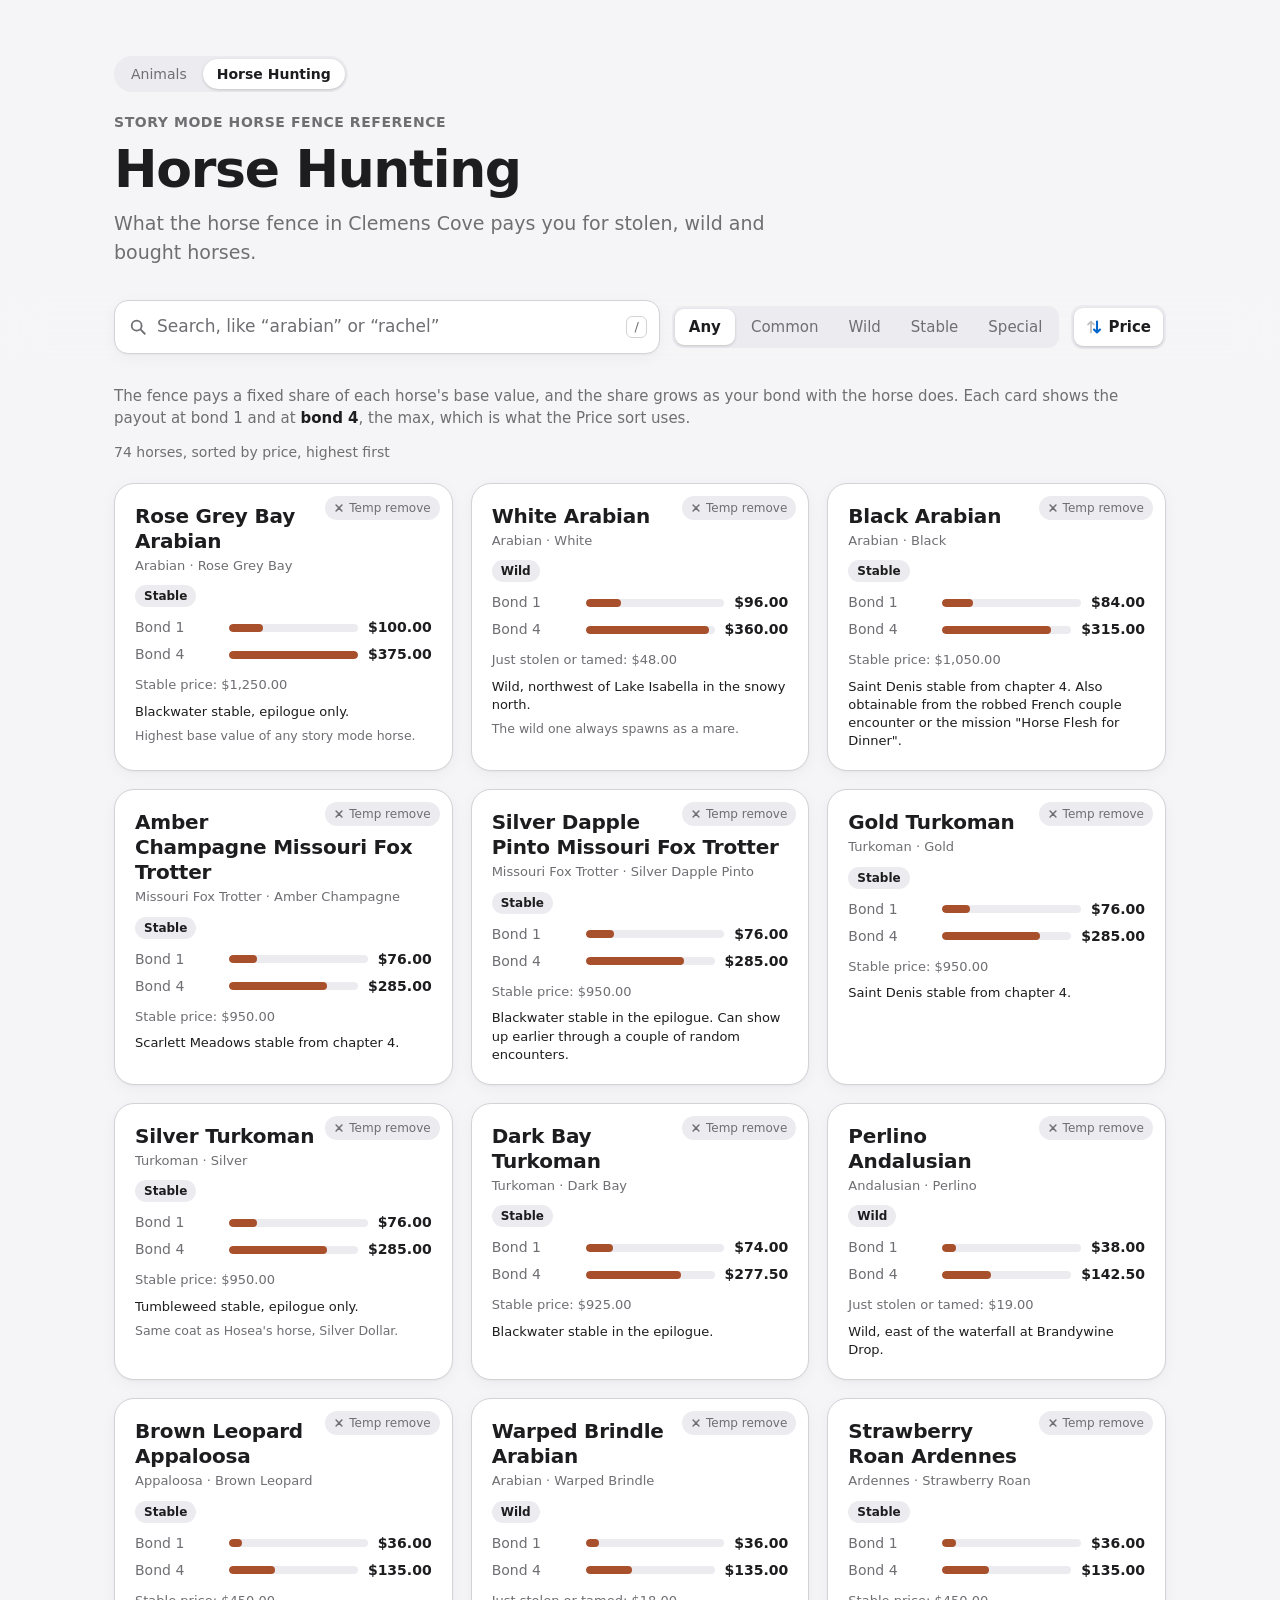
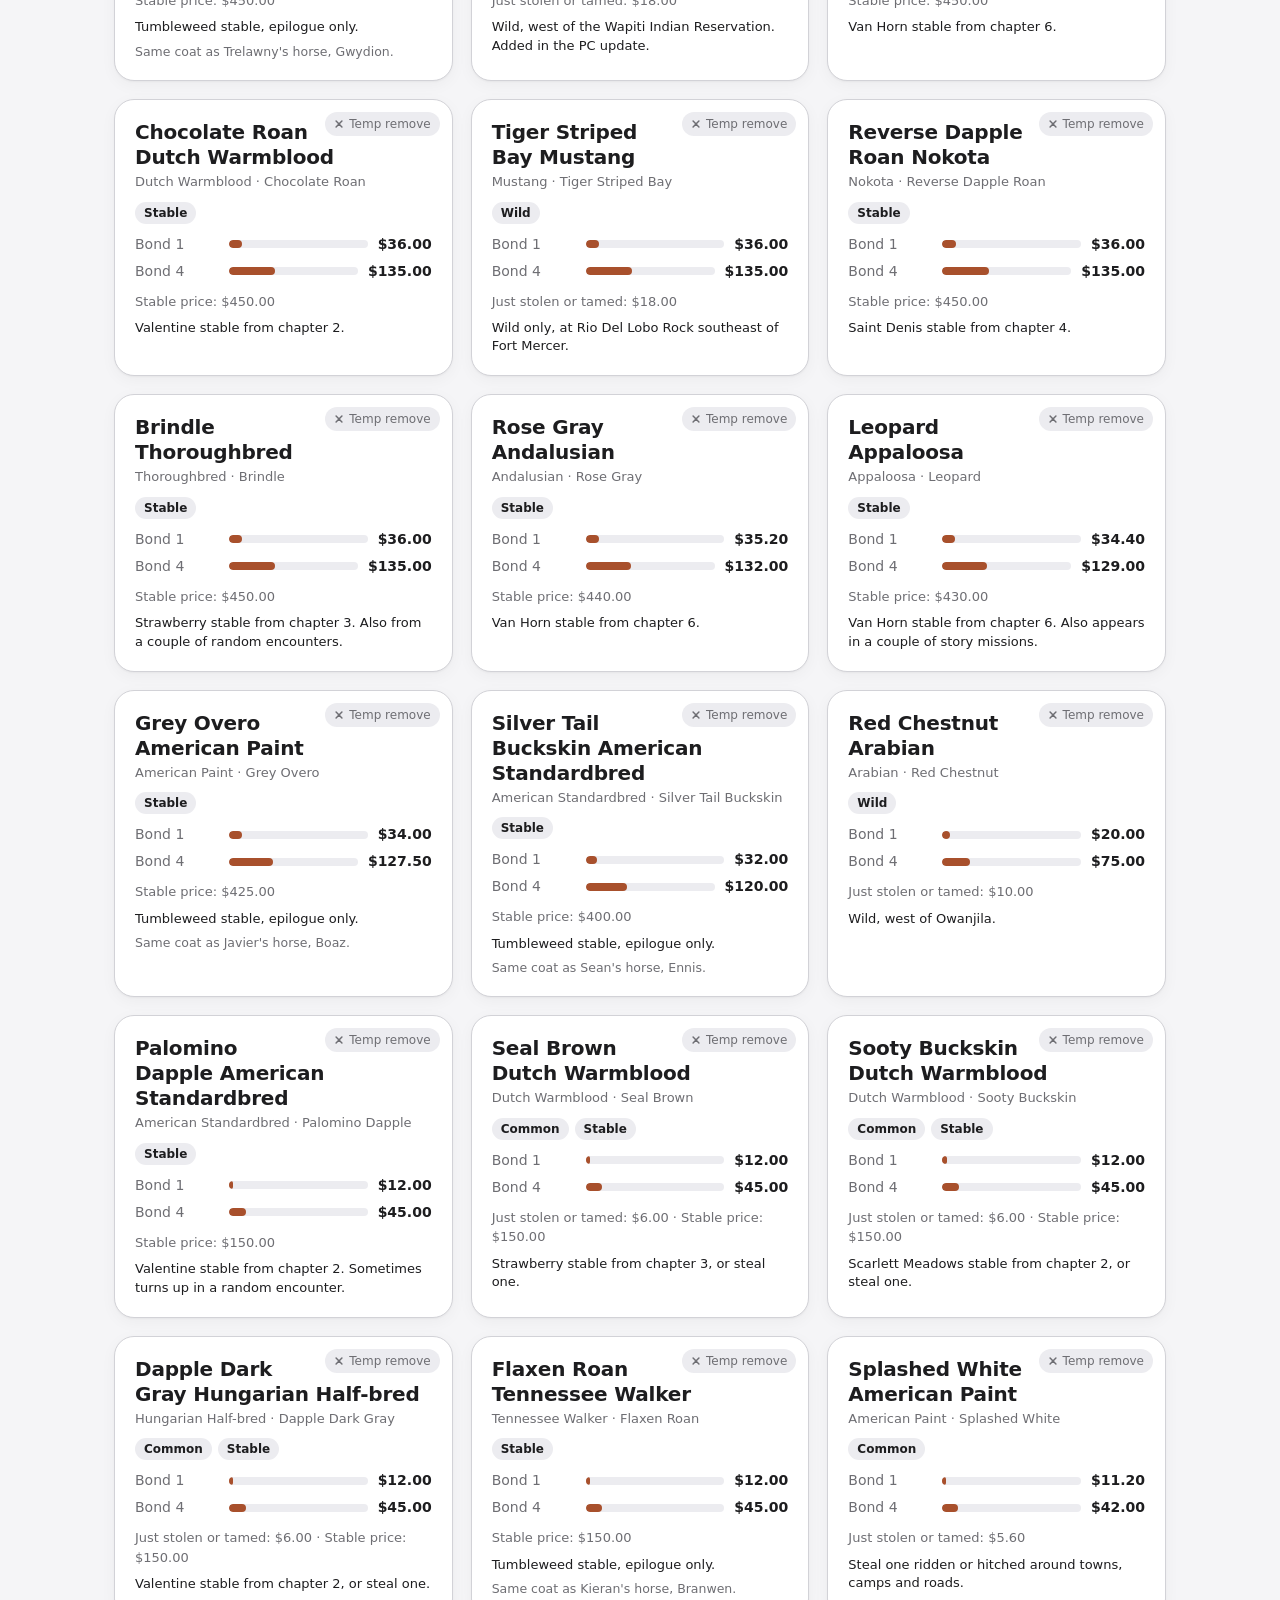
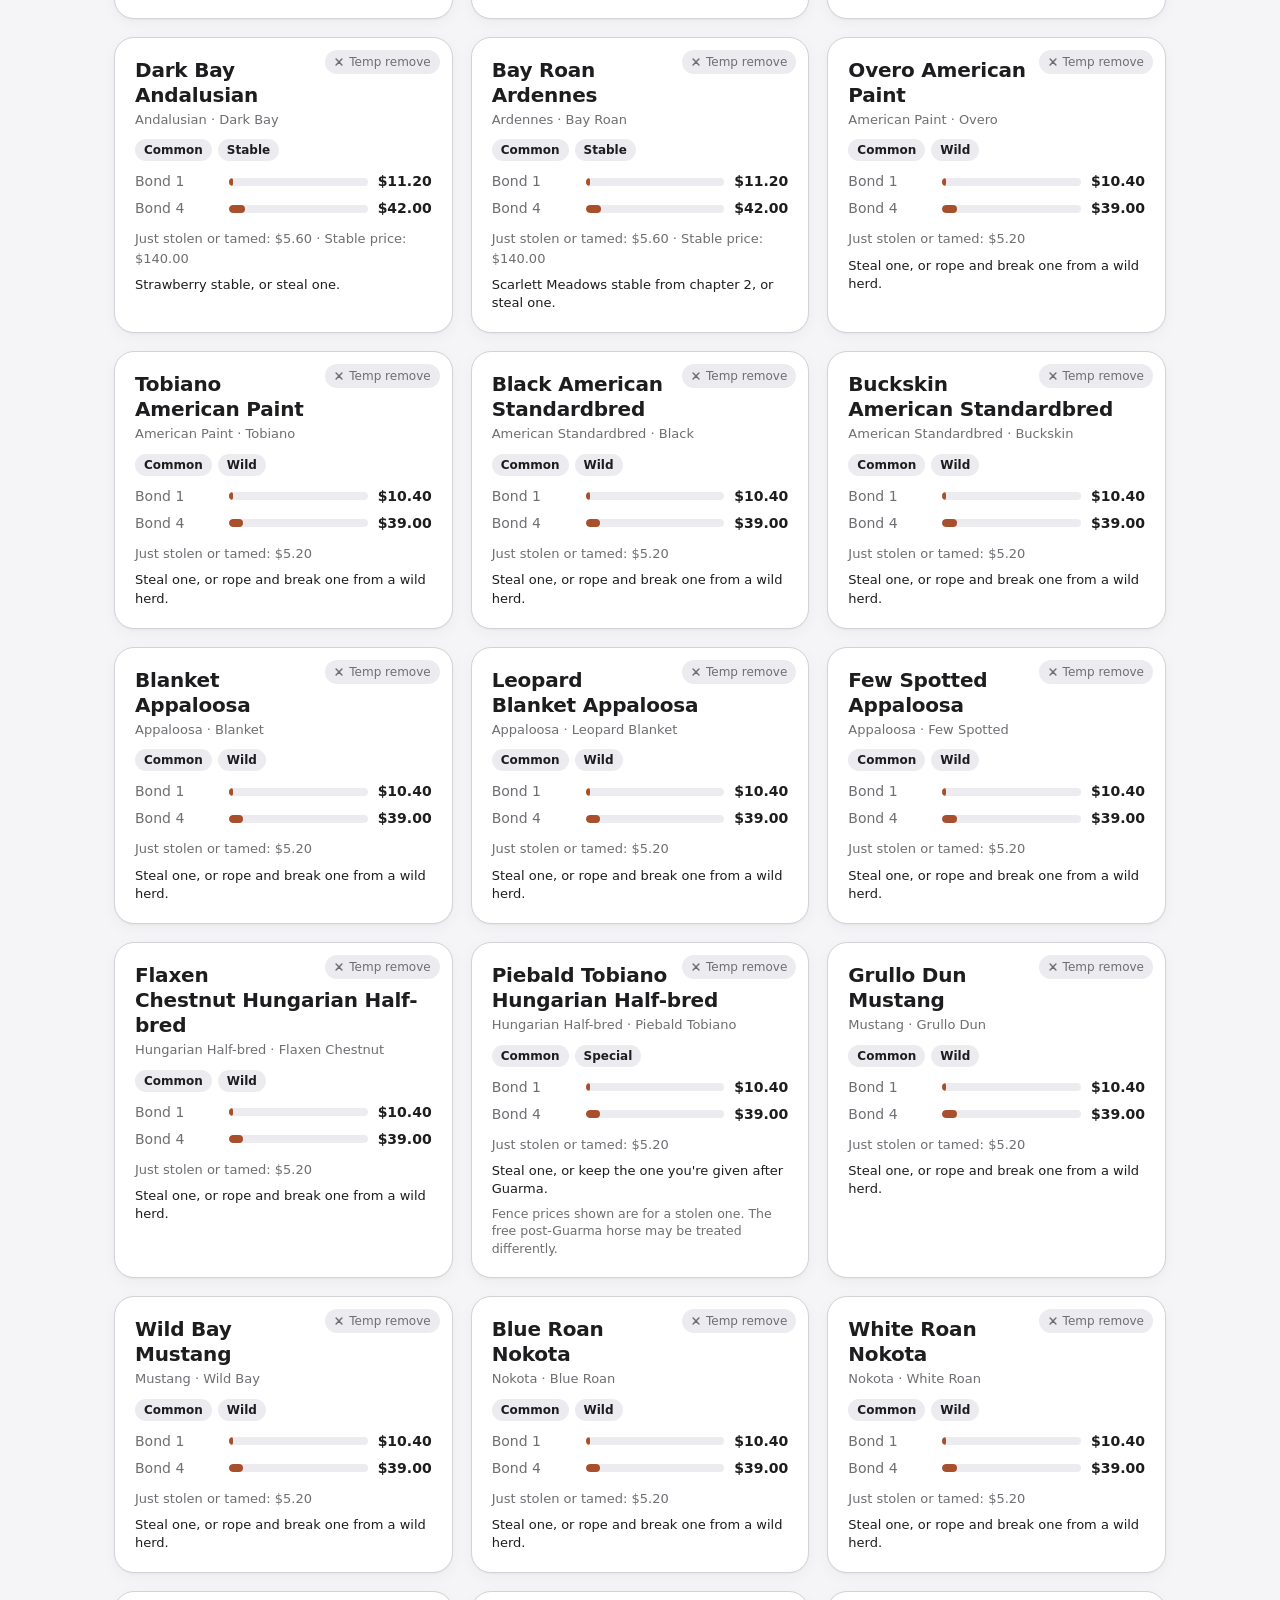
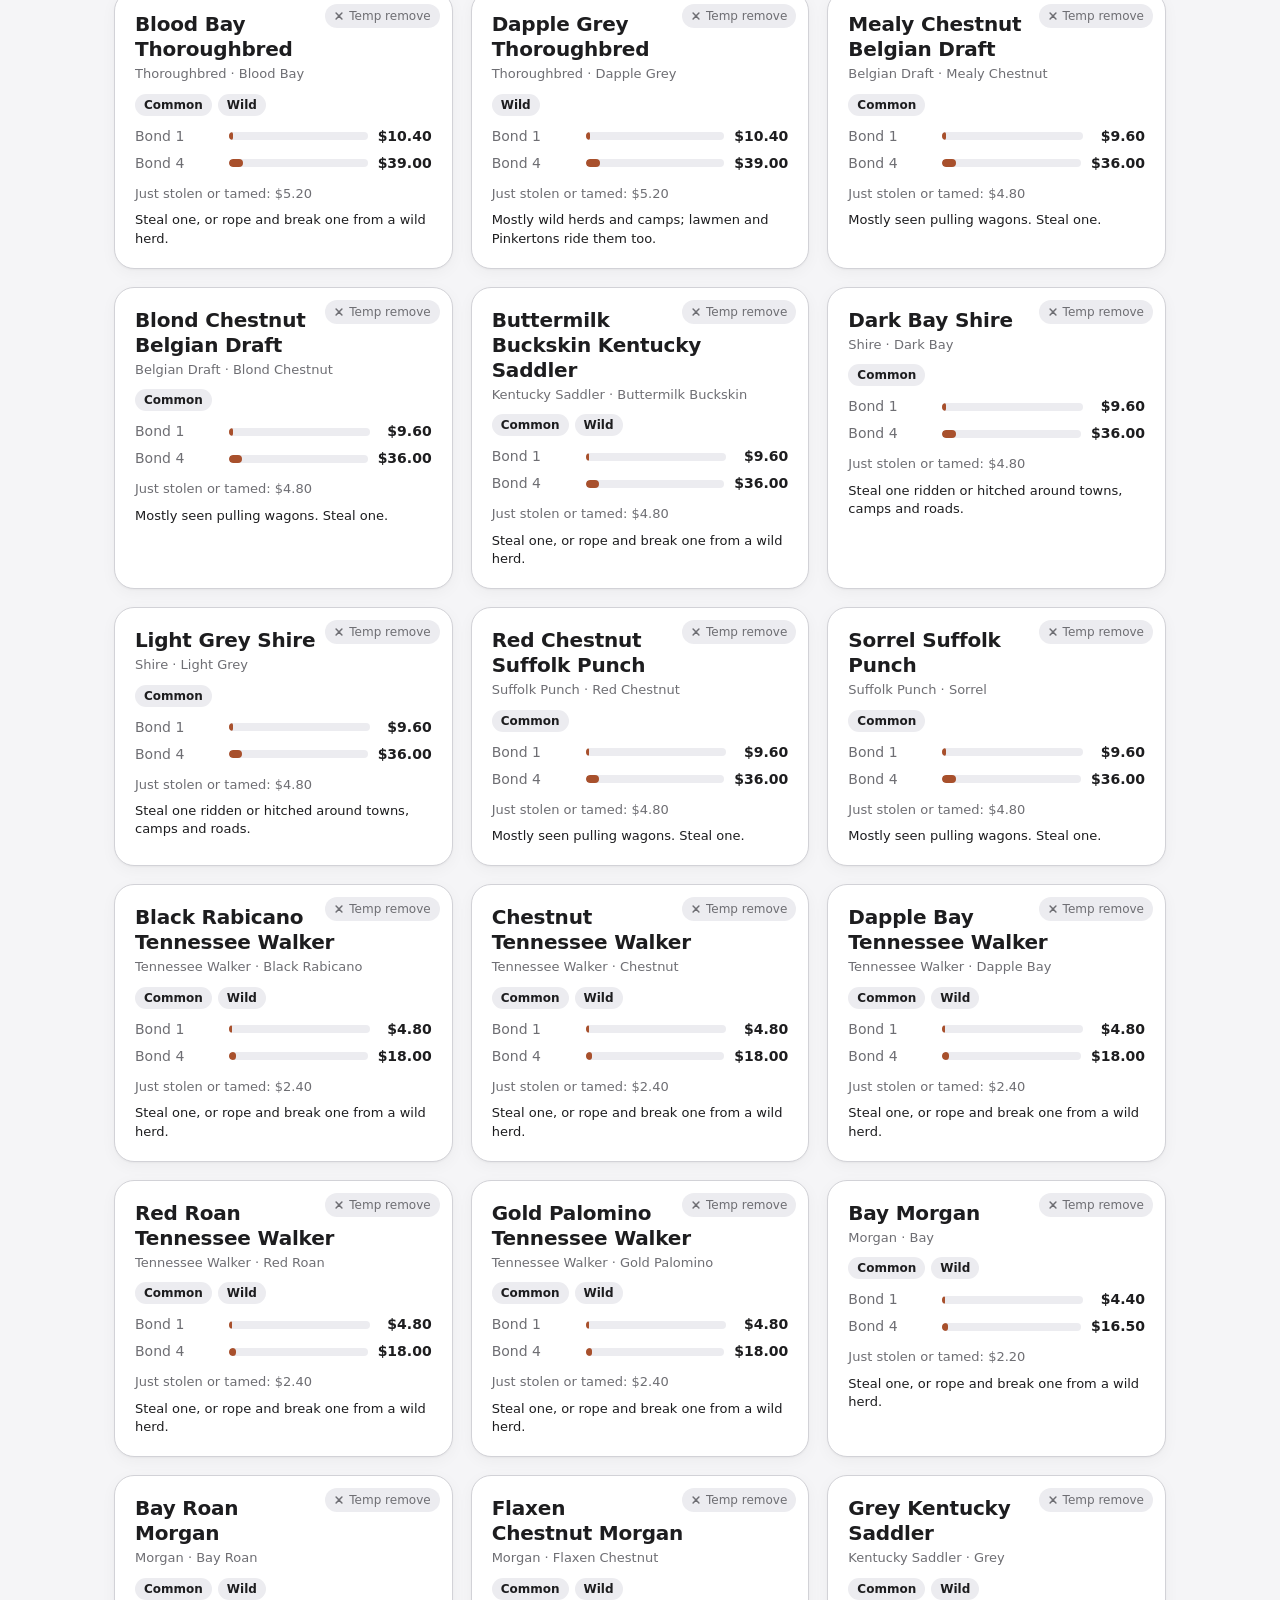
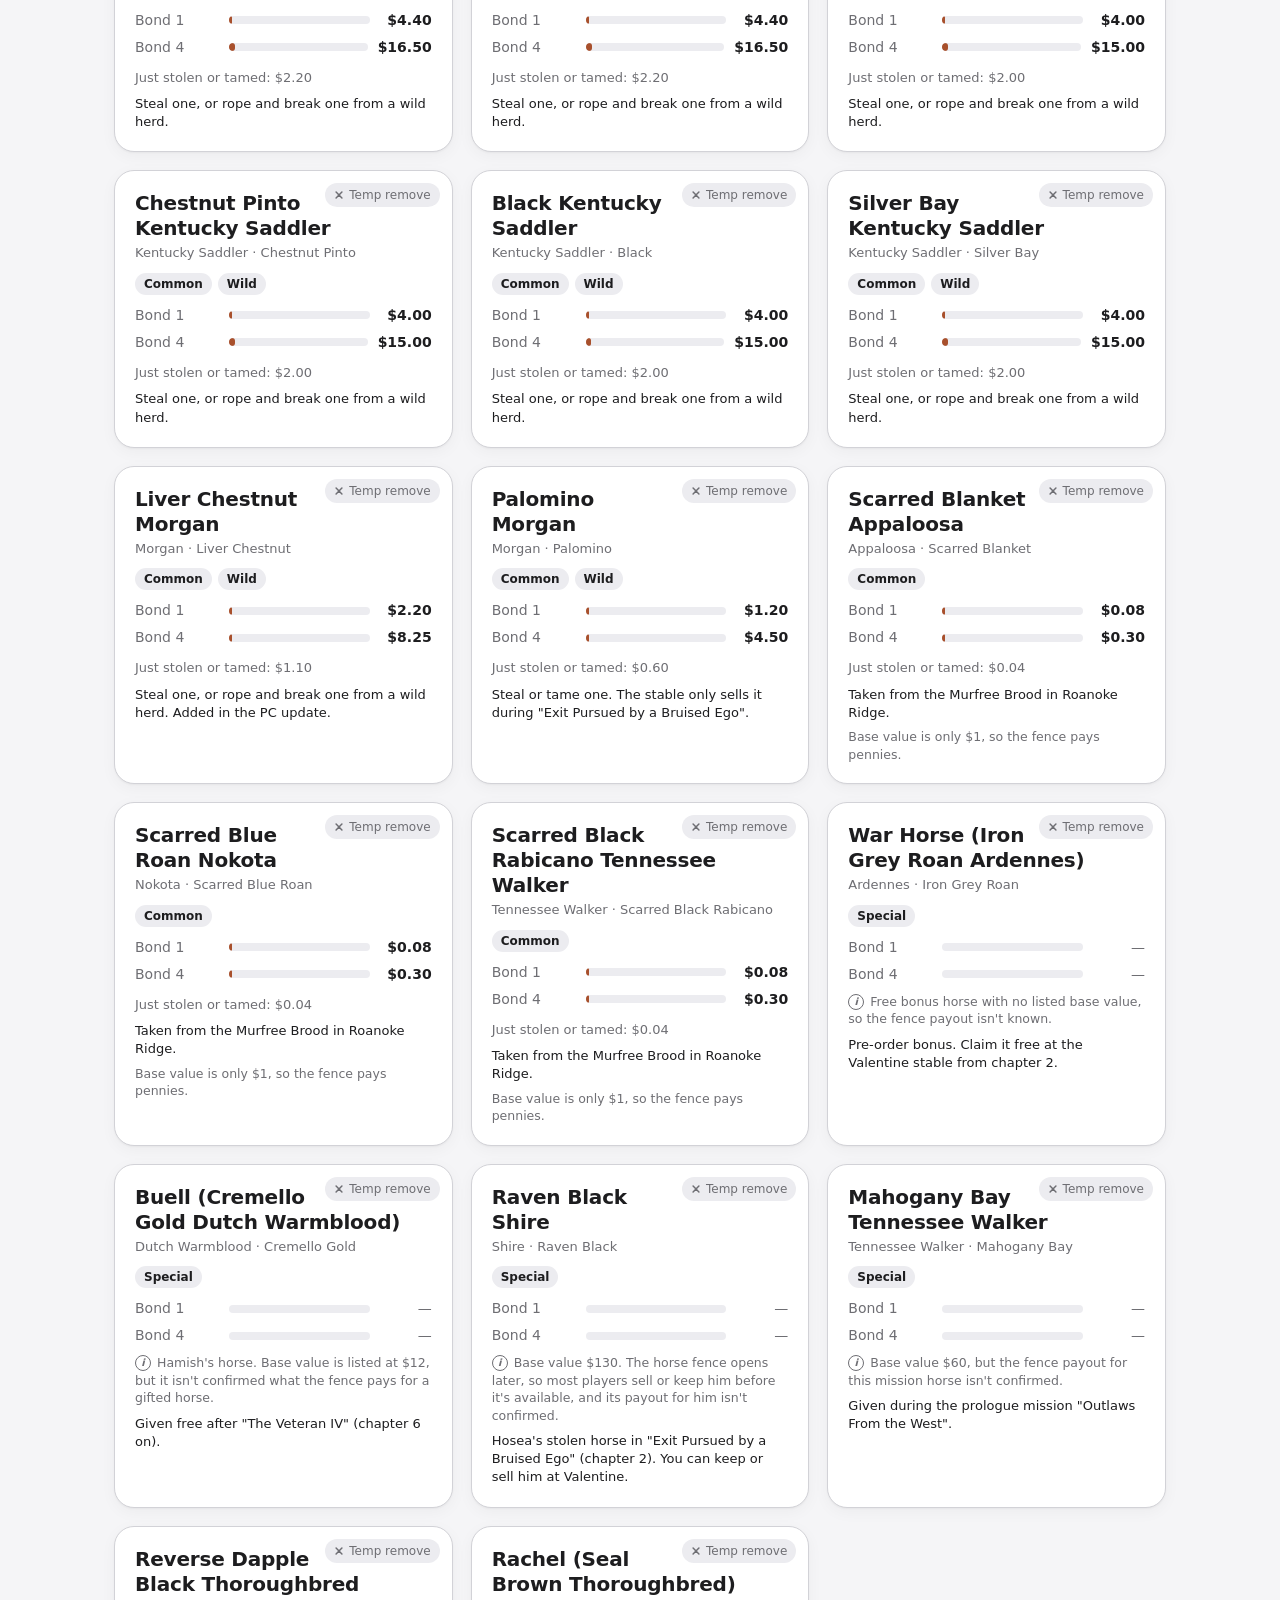
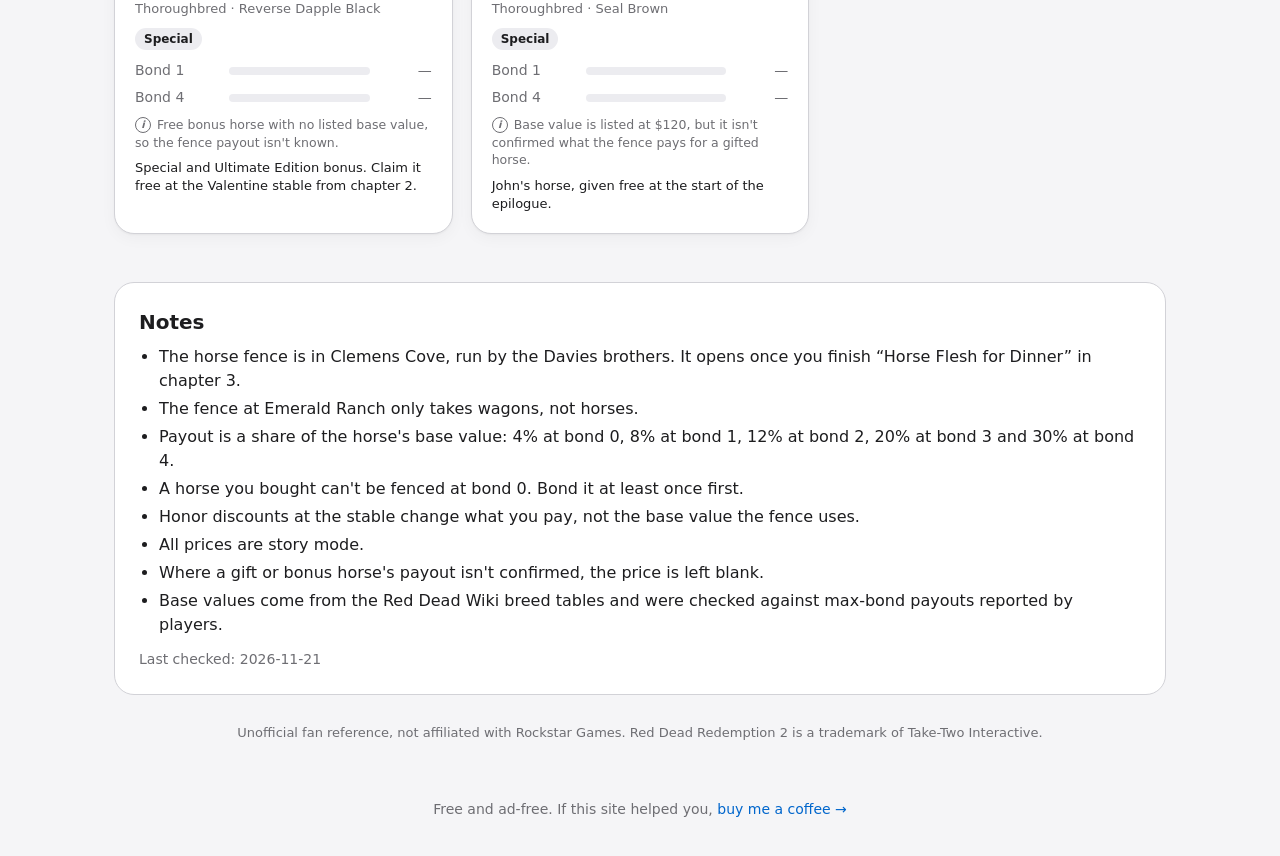
==== horses/index.html @ e688ed27 "Add Horse Hunting page: horse fence prices by category, with nav between pages" ====
<!doctype html>
<html lang="en">
<head>
<meta charset="utf-8">
<meta name="viewport" content="width=device-width, initial-scale=1">
<title>Horse Hunting — RDR2 Horse Fence Prices (Story Mode)</title>
<meta name="description" content="See what the Clemens Cove horse fence pays for every story mode horse in Red Dead Redemption 2, from a fresh theft to a fully bonded mount.">
<link rel="canonical" href="https://rdr2hunting.pages.dev/horses/">
<meta name="color-scheme" content="light dark">
<meta name="theme-color" content="#f5f5f7" media="(prefers-color-scheme: light)">
<meta name="theme-color" content="#000000" media="(prefers-color-scheme: dark)">
<meta property="og:type" content="website">
<meta property="og:site_name" content="RDR2 Hunting Prices">
<meta property="og:title" content="Horse Hunting — RDR2 Horse Fence Prices (Story Mode)">
<meta property="og:description" content="See what the Clemens Cove horse fence pays for every story mode horse in Red Dead Redemption 2, from a fresh theft to a fully bonded mount.">
<meta property="og:url" content="https://rdr2hunting.pages.dev/horses/">
<meta property="og:image" content="https://rdr2hunting.pages.dev/og-image.png">
<meta property="og:image:width" content="1200">
<meta property="og:image:height" content="630">
<meta name="twitter:card" content="summary_large_image">
<meta name="twitter:title" content="Horse Hunting — RDR2 Horse Fence Prices (Story Mode)">
<meta name="twitter:description" content="See what the Clemens Cove horse fence pays for every story mode horse in Red Dead Redemption 2, from a fresh theft to a fully bonded mount.">
<meta name="twitter:image" content="https://rdr2hunting.pages.dev/og-image.png">
<link rel="icon" href="/favicon.ico" sizes="any">
<link rel="icon" href="/favicon.svg" type="image/svg+xml">
<link rel="apple-touch-icon" href="/apple-touch-icon.png">
<link rel="stylesheet" href="/styles.css">
<link rel="stylesheet" href="/horses/horses.css">
<script type="application/ld+json">{"@context":"https://schema.org","@type":"WebPage","name":"Horse Hunting — RDR2 Horse Fence Prices (Story Mode)","url":"https://rdr2hunting.pages.dev/horses/","isPartOf":{"@type":"WebSite","name":"RDR2 Hunting Prices","url":"https://rdr2hunting.pages.dev/"}}</script>
</head>
<body>
<a class="skip" href="#grid">Skip to the horses</a>

<header class="site-header">
  <nav class="sitenav" aria-label="Site sections"><a href="/">Animals</a><a href="/horses/" aria-current="page">Horse Hunting</a></nav>
  <p class="eyebrow">Story mode horse fence reference</p>
  <h1>Horse Hunting</h1>
  <p class="lede">What the horse fence in Clemens Cove pays you for stolen, wild and bought horses.</p>
</header>

<div id="stick-sentinel" class="sentinel" aria-hidden="true"></div>
<div class="searchbar">
  <div class="searchwrap">
   <div class="searchfield">
    <label for="search" class="sr">Search horses</label>
    <div class="field">
      <svg class="icon" viewBox="0 0 20 20" width="18" height="18" aria-hidden="true"><circle cx="8.5" cy="8.5" r="5.5" fill="none" stroke="currentColor" stroke-width="2"/><path d="M13 13l4.5 4.5" stroke="currentColor" stroke-width="2" stroke-linecap="round"/></svg>
      <input id="search" type="text" role="combobox" aria-autocomplete="list" aria-expanded="false" aria-controls="suggestions" aria-haspopup="listbox" autocomplete="off" autocapitalize="off" spellcheck="false" placeholder="Search, like “arabian” or “rachel”">
      <button id="clear" class="clear" type="button" aria-label="Clear search" hidden>
        <svg viewBox="0 0 20 20" width="14" height="14" aria-hidden="true"><path d="M5 5l10 10M15 5L5 15" stroke="currentColor" stroke-width="2" stroke-linecap="round"/></svg>
      </button>
      <kbd class="slash" aria-hidden="true">/</kbd>
    </div>
    <ul id="suggestions" class="suggestions" role="listbox" aria-label="Suggestions" hidden></ul>
   </div>
   <fieldset class="seg cats" id="cats">
      <legend class="sr">Horse category</legend>
      <input type="radio" name="cat" id="cat-any" value="any" checked><label for="cat-any">Any</label>
      <input type="radio" name="cat" id="cat-common" value="common"><label for="cat-common">Common</label>
      <input type="radio" name="cat" id="cat-wild" value="wild"><label for="cat-wild">Wild</label>
      <input type="radio" name="cat" id="cat-stable" value="stable"><label for="cat-stable">Stable</label>
      <input type="radio" name="cat" id="cat-special" value="special"><label for="cat-special">Special</label>
   </fieldset>
   <button type="button" id="sort" class="sortbtn" data-sort="desc" aria-pressed="true" aria-label="Sorted by price, highest first" title="Sorted by price, highest first"><span class="sortin"><svg viewBox="0 0 16 16" width="16" height="16" aria-hidden="true" focusable="false"><path class="up" d="M5 13.5V2.5M2 5.5l3-3 3 3" fill="none" stroke="currentColor" stroke-width="1.7" stroke-linecap="round" stroke-linejoin="round"/><path class="down" d="M11 2.5v11M8 10.5l3 3 3-3" fill="none" stroke="currentColor" stroke-width="1.7" stroke-linecap="round" stroke-linejoin="round"/></svg><span class="sortlbl">Price</span></span></button>
  </div>
</div>

<main>
  <section class="controls" aria-labelledby="legend-h">
    <h2 id="legend-h" class="sr">How prices work</h2>
    <p class="legend" id="legend">The fence pays a fixed share of each horse's base value, and the share grows as your bond with the horse does. Each card shows the payout at bond 1 and at <strong>bond 4</strong>, the max, which is what the Price sort uses.</p>
    <p id="count" class="count" aria-live="polite">Loading…</p>
  </section>

  <div id="grid" class="grid" tabindex="-1"></div>
  <p id="empty" class="msg" role="status" hidden>No horses match. Try a shorter word.</p>
  <p id="error" class="msg error" role="alert" hidden>Sorry, the horse prices could not be loaded. Check your connection and reload the page. If you opened this file straight from disk, serve it with a local web server instead.</p>

  <section class="notes" aria-labelledby="notes-h">
    <h2 id="notes-h">Notes</h2>
    <ul>
      <li>The horse fence is in Clemens Cove, run by the Davies brothers. It opens once you finish “Horse Flesh for Dinner” in chapter 3.</li>
      <li>The fence at Emerald Ranch only takes wagons, not horses.</li>
      <li>Payout is a share of the horse's base value: 4% at bond 0, 8% at bond 1, 12% at bond 2, 20% at bond 3 and 30% at bond 4.</li>
      <li>A horse you bought can't be fenced at bond 0. Bond it at least once first.</li>
      <li>Honor discounts at the stable change what you pay, not the base value the fence uses.</li>
      <li>All prices are story mode.</li>
      <li>Where a gift or bonus horse's payout isn't confirmed, the price is left blank.</li>
      <li>Base values come from the Red Dead Wiki breed tables and were checked against max-bond payouts reported by players.</li>
    </ul>
    <p class="muted">Last checked: <time id="checked">…</time></p>
  </section>

  <p class="disclaimer">Unofficial fan reference, not affiliated with Rockstar Games. Red Dead Redemption 2 is a trademark of Take-Two Interactive.</p>
</main>

<footer class="site-footer">
<p class="kofi">Free and ad-free. If this site helped you, <a href="https://ko-fi.com/marcustravis" target="_blank" rel="noopener">buy me a coffee →</a></p>
</footer>

<button type="button" id="resetpage" class="resetpage" aria-label="Reset page and bring back 0 removed horses" hidden><svg viewBox="0 0 16 16" width="16" height="16" aria-hidden="true" focusable="false"><path d="M13.5 8a5.5 5.5 0 1 0-1.7 3.97M13.5 3.5V8H9" fill="none" stroke="currentColor" stroke-width="1.7" stroke-linecap="round" stroke-linejoin="round" transform="translate(16 0) scale(-1 1)"/></svg><span class="rtext">Reset page (0 removed)</span></button>
<script src="/horses/horses.js"></script>
<!-- Cloudflare Web Analytics --><script type='module' src='https://static.cloudflareinsights.com/beacon.min.js' data-cf-beacon='{"token": "e9f3f237a4974bd6941612621444ef04"}'></script><!-- End Cloudflare Web Analytics -->
</body>
</html>
---- styles.css ----
:root{
  --bg:#f5f5f7;--surface:#fff;--fg:#1d1d1f;--muted:#6e6e73;--line:#d2d2d7;--accent:#0066cc;
  --track:#ececf0;--butcher:#a8502c;--trapper:#4f7482;--hl:rgba(0,102,204,.18);
  --shadow:0 1px 2px rgba(0,0,0,.04),0 4px 16px rgba(0,0,0,.04);
  --font:-apple-system,BlinkMacSystemFont,"SF Pro Text","Helvetica Neue",system-ui,"Segoe UI",sans-serif;
}
@media (prefers-color-scheme:dark){
  :root{
    --bg:#000;--surface:#1c1c1e;--fg:#f5f5f7;--muted:#a1a1a6;--line:#38383a;--accent:#2997ff;
    --track:#2c2c2e;--butcher:#d98a62;--trapper:#8db4c4;--hl:rgba(41,151,255,.28);
    --shadow:none;
  }
}
*{box-sizing:border-box}
html{scroll-behavior:smooth;-webkit-text-size-adjust:100%}
body{margin:0;background:var(--bg);color:var(--fg);font:16px/1.5 var(--font);font-variant-numeric:tabular-nums;-webkit-font-smoothing:antialiased}
a{color:var(--accent)}
:focus-visible{outline:3px solid var(--accent);outline-offset:2px;border-radius:6px}
.sr{position:absolute!important;width:1px;height:1px;margin:-1px;padding:0;overflow:hidden;clip:rect(0 0 0 0);white-space:nowrap;border:0}
.skip{position:absolute;left:12px;top:-60px;background:var(--surface);color:var(--fg);padding:8px 14px;border-radius:10px;z-index:20}
.skip:focus{top:12px}
.muted{color:var(--muted)}

.site-header,main,.searchwrap{max-width:1100px;margin:0 auto;padding-left:24px;padding-right:24px}
.site-header{padding-top:56px;padding-bottom:24px}
.eyebrow{margin:0 0 8px;font-size:14px;font-weight:600;letter-spacing:.04em;text-transform:uppercase;color:var(--muted)}
h1{margin:0;font-size:clamp(34px,6vw,52px);line-height:1.08;letter-spacing:-.025em;font-weight:700}
.lede{margin:12px 0 0;font-size:19px;color:var(--muted);max-width:36em}

.sentinel{height:1px;margin-bottom:-1px;pointer-events:none;visibility:hidden}
.searchbar{position:sticky;top:env(safe-area-inset-top,0px);z-index:10;padding:10px 0;background:color-mix(in srgb,var(--bg) 72%,transparent);-webkit-backdrop-filter:saturate(180%) blur(20px);backdrop-filter:saturate(180%) blur(20px);border-bottom:1px solid transparent;transition:border-color .2s,box-shadow .2s}
.searchbar.is-stuck{border-bottom-color:var(--line);box-shadow:0 4px 18px rgba(0,0,0,.08)}
@supports not ((backdrop-filter:blur(1px)) or (-webkit-backdrop-filter:blur(1px))){.searchbar{background:color-mix(in srgb,var(--bg) 96%,transparent)}}
@media (prefers-reduced-transparency:reduce){.searchbar{background:var(--bg);-webkit-backdrop-filter:none;backdrop-filter:none}}
.searchwrap{position:relative;display:flex;align-items:center;gap:12px}
.searchfield{position:relative;flex:1;min-width:0}
.field{position:relative;display:flex;align-items:center;background:var(--surface);border:1px solid var(--line);border-radius:14px;box-shadow:var(--shadow)}
.field:focus-within{border-color:var(--accent);box-shadow:0 0 0 3px var(--hl)}
.field .icon{position:absolute;left:14px;color:var(--muted);pointer-events:none}
#search{flex:1;min-width:0;border:0;background:transparent;color:var(--fg);font:inherit;font-size:17px;padding:13px 76px 13px 42px;border-radius:14px}
#search:focus,#search:focus-visible{outline:none}
#search::placeholder{color:var(--muted)}
.clear{position:absolute;right:42px;width:28px;height:28px;border:0;border-radius:50%;background:var(--track);color:var(--muted);display:grid;place-items:center;cursor:pointer}
.clear[hidden]{display:none}
.clear:hover{color:var(--fg)}
.slash{position:absolute;right:12px;font:inherit;font-size:13px;color:var(--muted);border:1px solid var(--line);border-radius:6px;padding:0 7px;line-height:20px}
@media (hover:none){.slash{display:none}#search{padding-right:46px}.clear{right:10px}}

.suggestions{position:absolute;z-index:2;left:0;right:0;top:calc(100% + 6px);margin:0;padding:6px;list-style:none;background:var(--surface);border:1px solid var(--line);border-radius:14px;box-shadow:0 10px 30px rgba(0,0,0,.14);max-height:60vh;overflow:auto}
.suggestions[hidden]{display:none}
.suggestions li{padding:9px 12px;border-radius:9px;cursor:pointer;display:flex;flex-wrap:wrap;gap:2px 10px;align-items:baseline}
.suggestions li[aria-selected="true"],.suggestions li:hover{background:var(--accent);color:#fff}
.suggestions .aka{font-size:14px;color:var(--muted)}
.suggestions li[aria-selected="true"] .aka,.suggestions li:hover .aka{color:rgba(255,255,255,.85)}
.suggestions mark{background:none;color:inherit;font-weight:700}

main{padding-top:20px;padding-bottom:8px}
.controls{display:flex;flex-wrap:wrap;gap:12px 20px;align-items:center;margin-bottom:20px}
.legend{margin:0;flex:1 1 320px;font-size:15px;color:var(--muted)}
.legend strong{color:var(--fg);font-weight:600}
.seg{position:relative;flex:none;display:inline-flex;margin:0;padding:3px;border:0;background:var(--track);border-radius:11px;gap:2px}
.seg input{position:absolute;opacity:0;pointer-events:none}
.seg label{padding:7px 14px;border-radius:9px;font-size:15px;font-weight:500;cursor:pointer;color:var(--muted);white-space:nowrap}
.seg .stars{font-size:11px;letter-spacing:1px;color:var(--butcher)}
.seg input:checked+label{background:var(--surface);color:var(--fg);box-shadow:0 1px 3px rgba(0,0,0,.18);font-weight:600}
.seg input:focus-visible+label{outline:3px solid var(--accent);outline-offset:1px}
.seg label{line-height:22px}
.sortbtn{flex:none;height:44px;margin:0;padding:3px;border:0;border-radius:11px;background:var(--track);color:var(--muted);font:inherit;font-size:15px;font-weight:500;line-height:22px;cursor:pointer;white-space:nowrap;-webkit-tap-highlight-color:transparent}
.sortin{display:flex;align-items:center;gap:6px;height:100%;padding:0 12px;border-radius:9px}
.sortbtn svg{flex:none;display:block}
.sortbtn .up,.sortbtn .down{transition:opacity .15s,color .15s}
.sortbtn[data-sort="desc"] .up,.sortbtn[data-sort="asc"] .down{opacity:.3}
.sortbtn[data-sort="desc"] .down,.sortbtn[data-sort="asc"] .up{color:var(--accent);stroke-width:2.1}
.sortbtn[aria-pressed="true"] .sortin{background:var(--surface);color:var(--fg);box-shadow:0 1px 3px rgba(0,0,0,.18);font-weight:600}
.sortbtn:focus-visible{outline:3px solid var(--accent);outline-offset:1px}
@media (max-width:599px){
  .searchbar{padding:8px 0}
  .searchwrap{flex-wrap:wrap;gap:8px}
  .searchfield{flex:1 1 100%}
  #search{padding-top:10px;padding-bottom:10px}
  .seg{flex:1 1 0;min-width:0;display:grid;grid-template-columns:repeat(4,auto);justify-content:space-between;padding:2px;gap:0}
  .seg label{padding:5px 8px;text-align:center;font-size:14px}
  .seg .stars{display:none}
  .sortbtn{height:38px;font-size:14px;padding:2px}
  .sortin{padding:0 8px;gap:4px}
}
@media (max-width:379px){.seg label{padding:5px 6px}.sortin{padding:0 7px}}
.count{margin:0;flex-basis:100%;font-size:14px;color:var(--muted)}

.grid{display:grid;grid-template-columns:1fr;gap:18px;outline:none}
@media (min-width:640px){.grid{grid-template-columns:repeat(2,1fr)}}
@media (min-width:980px){.grid{grid-template-columns:repeat(3,1fr)}}
.card{background:var(--surface);border:1px solid var(--line);border-radius:20px;padding:20px;box-shadow:var(--shadow);scroll-margin-top:calc(var(--stick-h,120px) + env(safe-area-inset-top,0px) + 16px);transition:box-shadow .4s,border-color .4s}
.card{position:relative}
.card[hidden]{display:none}
.card.leaving{opacity:0;transform:scale(.96);pointer-events:none;transition:opacity .22s ease,transform .22s ease,box-shadow .4s,border-color .4s}
.tempremove{position:relative;float:right;margin:-8px -8px 6px 10px;display:inline-flex;align-items:center;gap:5px;height:24px;padding:0 9px;border:0;border-radius:999px;background:var(--track);color:var(--muted);font:inherit;font-size:12px;font-weight:500;line-height:1;white-space:nowrap;cursor:pointer;-webkit-tap-highlight-color:transparent;transition:color .15s}
.tempremove svg{flex:none;display:block}
.tempremove:hover,.tempremove:focus-visible{color:var(--fg)}
.tempremove:focus-visible{outline:3px solid var(--accent);outline-offset:2px;border-radius:999px}
@media (hover:none),(max-width:599px){.tempremove::before{content:"";position:absolute;inset:-10px -6px}}
.resetpage{position:fixed;left:50%;transform:translateX(-50%);bottom:calc(16px + env(safe-area-inset-bottom,0px));z-index:15;display:inline-flex;align-items:center;gap:8px;height:44px;margin:0;padding:0 18px;border:1px solid var(--line);border-radius:999px;font:inherit;font-size:15px;font-weight:600;color:var(--fg);white-space:nowrap;cursor:pointer;background:color-mix(in srgb,var(--surface) 78%,transparent);-webkit-backdrop-filter:saturate(180%) blur(20px);backdrop-filter:saturate(180%) blur(20px);box-shadow:0 6px 24px rgba(0,0,0,.14);animation:resetin .25s ease-out}
.resetpage[hidden]{display:none}
.resetpage svg{flex:none;display:block}
@keyframes resetin{from{opacity:0;transform:translate(-50%,12px)}to{opacity:1;transform:translate(-50%,0)}}
@supports not ((backdrop-filter:blur(1px)) or (-webkit-backdrop-filter:blur(1px))){.resetpage{background:var(--surface)}}
@media (prefers-reduced-transparency:reduce){.resetpage{background:var(--surface);-webkit-backdrop-filter:none;backdrop-filter:none}}
html.has-reset body{padding-bottom:calc(80px + env(safe-area-inset-bottom,0px))}
.card.flash{border-color:var(--accent);box-shadow:0 0 0 4px var(--hl)}
.grid.items{gap:12px;grid-template-columns:1fr}
@media (min-width:560px){.grid.items{grid-template-columns:repeat(2,1fr)}}
@media (min-width:820px){.grid.items{grid-template-columns:repeat(3,1fr)}}
@media (min-width:1100px){.grid.items{grid-template-columns:repeat(4,1fr)}}
.item-card{padding:14px;border-radius:16px;min-width:0}
.item-card h2{font-size:16px;line-height:1.25}
.item-card .meta{margin:2px 0 0;font-size:12.5px;line-height:1.35;color:var(--muted)}
.item-card .pill{margin:8px 0 8px;padding:2px 9px;font-size:12px}
.item-card .bars{gap:5px}
.item-card .bars li{grid-template-columns:50px 1fr auto;gap:8px;font-size:13px}
.item-card .bars .val{min-width:48px}
.item-card .meatrow{align-items:baseline;justify-content:flex-start;gap:6px}
.item-card .meatrow .val{font-size:20px;letter-spacing:-.01em}
.card h2{margin:0;font-size:20px;line-height:1.25;letter-spacing:-.01em}
.card .group{margin:2px 0 0;font-size:13px;color:var(--muted)}
.pill{display:inline-block;margin:12px 0 4px;padding:3px 10px;border-radius:999px;background:var(--track);font-size:12.5px;font-weight:600}
.pill .stars{color:var(--butcher);letter-spacing:1px;margin-right:4px}
.item{padding:12px 0;border-top:1px solid var(--line)}
.item:first-of-type{margin-top:6px}
.item h3{margin:0;font-size:12px;font-weight:600;letter-spacing:.05em;text-transform:uppercase;color:var(--muted)}
.item .iname{margin:1px 0 8px;font-size:15px;font-weight:600}
.bars{list-style:none;margin:0;padding:0;display:grid;gap:6px}
.bars li{display:grid;grid-template-columns:58px 1fr auto;align-items:center;gap:10px;font-size:14px}
.bars .lbl{color:var(--muted)}
.track{display:block;height:8px;border-radius:4px;background:var(--track);overflow:hidden}
.bar{display:block;height:100%;border-radius:4px;min-width:3px}
.bar.butcher{background:var(--butcher)}
.bar.trapper{background:var(--trapper)}
.bars .val{min-width:52px;text-align:right;font-weight:600}
.bars .none .val{color:var(--muted);font-weight:400}
.inote{margin:8px 0 0;font-size:12.5px;line-height:1.4;color:var(--muted)}
.inote::before{content:"i";display:inline-grid;place-items:center;width:14px;height:14px;margin-right:6px;border:1px solid var(--muted);border-radius:50%;font-size:10px;font-style:italic;font-weight:700;vertical-align:1px}
.dash{margin:0;font-size:15px}
.meatrow{margin:0;font-size:15px;display:flex;justify-content:space-between;gap:10px}
.meatrow .val{font-weight:600}
.meatrow .sub{color:var(--muted);font-size:12.5px}
.extra{margin:4px 0 0;padding-top:12px;border-top:1px solid var(--line);font-size:12.5px;line-height:1.45;color:var(--muted)}
.extra p{margin:0 0 4px}

.msg{padding:28px 0;text-align:center;color:var(--muted);font-size:17px}
.msg[hidden]{display:none}
.msg.error{color:var(--fg)}
.notes{margin-top:48px;padding:24px;background:var(--surface);border:1px solid var(--line);border-radius:20px}
.notes h2{margin:0 0 8px;font-size:20px}
.notes ul{margin:0 0 12px;padding-left:20px}
.notes li{margin:4px 0}
.notes p{margin:0;font-size:14px}
.disclaimer{margin:28px 0 0;text-align:center;font-size:13px;color:var(--muted)}

.kofi{max-width:1200px;margin:48px auto 36px;padding:0 24px;text-align:center;color:var(--muted);font-size:14px} .kofi a{color:var(--accent);text-decoration:none} .kofi a:hover{text-decoration:underline}

.notfound{max-width:560px;margin:0 auto;padding:96px 24px 0;text-align:center}
.notfound p{color:var(--muted);font-size:18px}

/* top nav between site pages */
.sitenav{display:inline-flex;margin:0 0 20px;padding:3px;gap:2px;background:var(--track);border-radius:999px}
.sitenav a{padding:5px 14px;border-radius:999px;font-size:14px;font-weight:500;line-height:20px;color:var(--muted);text-decoration:none;white-space:nowrap}
.sitenav a:hover{color:var(--fg)}
.sitenav a[aria-current="page"]{background:var(--surface);color:var(--fg);font-weight:600;box-shadow:0 1px 3px rgba(0,0,0,.18)}
.sitenav a:focus-visible{outline:3px solid var(--accent);outline-offset:1px;border-radius:999px}
@media (max-width:599px){.site-header{padding-top:32px}}

@media (prefers-reduced-motion:reduce){
  html{scroll-behavior:auto}
  *{transition:none!important;animation:none!important}
}
---- horses/horses.css ----
@media (max-width:599px){
  .seg.cats{grid-template-columns:repeat(5,auto)}
  .seg.cats label{padding:5px 6px;font-size:13px}
  .searchwrap{padding-left:16px;padding-right:16px}
  .sortin{padding:0 6px;gap:3px}
  .sortbtn{font-size:13px}
}
.cat-pills{display:flex;flex-wrap:wrap;gap:6px;margin:10px 0 4px;padding:0;list-style:none}
.cat-pills li{padding:2px 9px;border-radius:999px;background:var(--track);font-size:12px;font-weight:600}
.hcard{min-width:0}
.hcard .bars{margin-top:10px}
.hcard .bars li{grid-template-columns:84px 1fr auto}
.hcard .prices{margin:10px 0 0;font-size:13px;color:var(--muted)}
.hcard .where{margin:8px 0 0;font-size:13px;line-height:1.4}
.hcard .note{margin:6px 0 0;font-size:12.5px;line-height:1.4;color:var(--muted)}
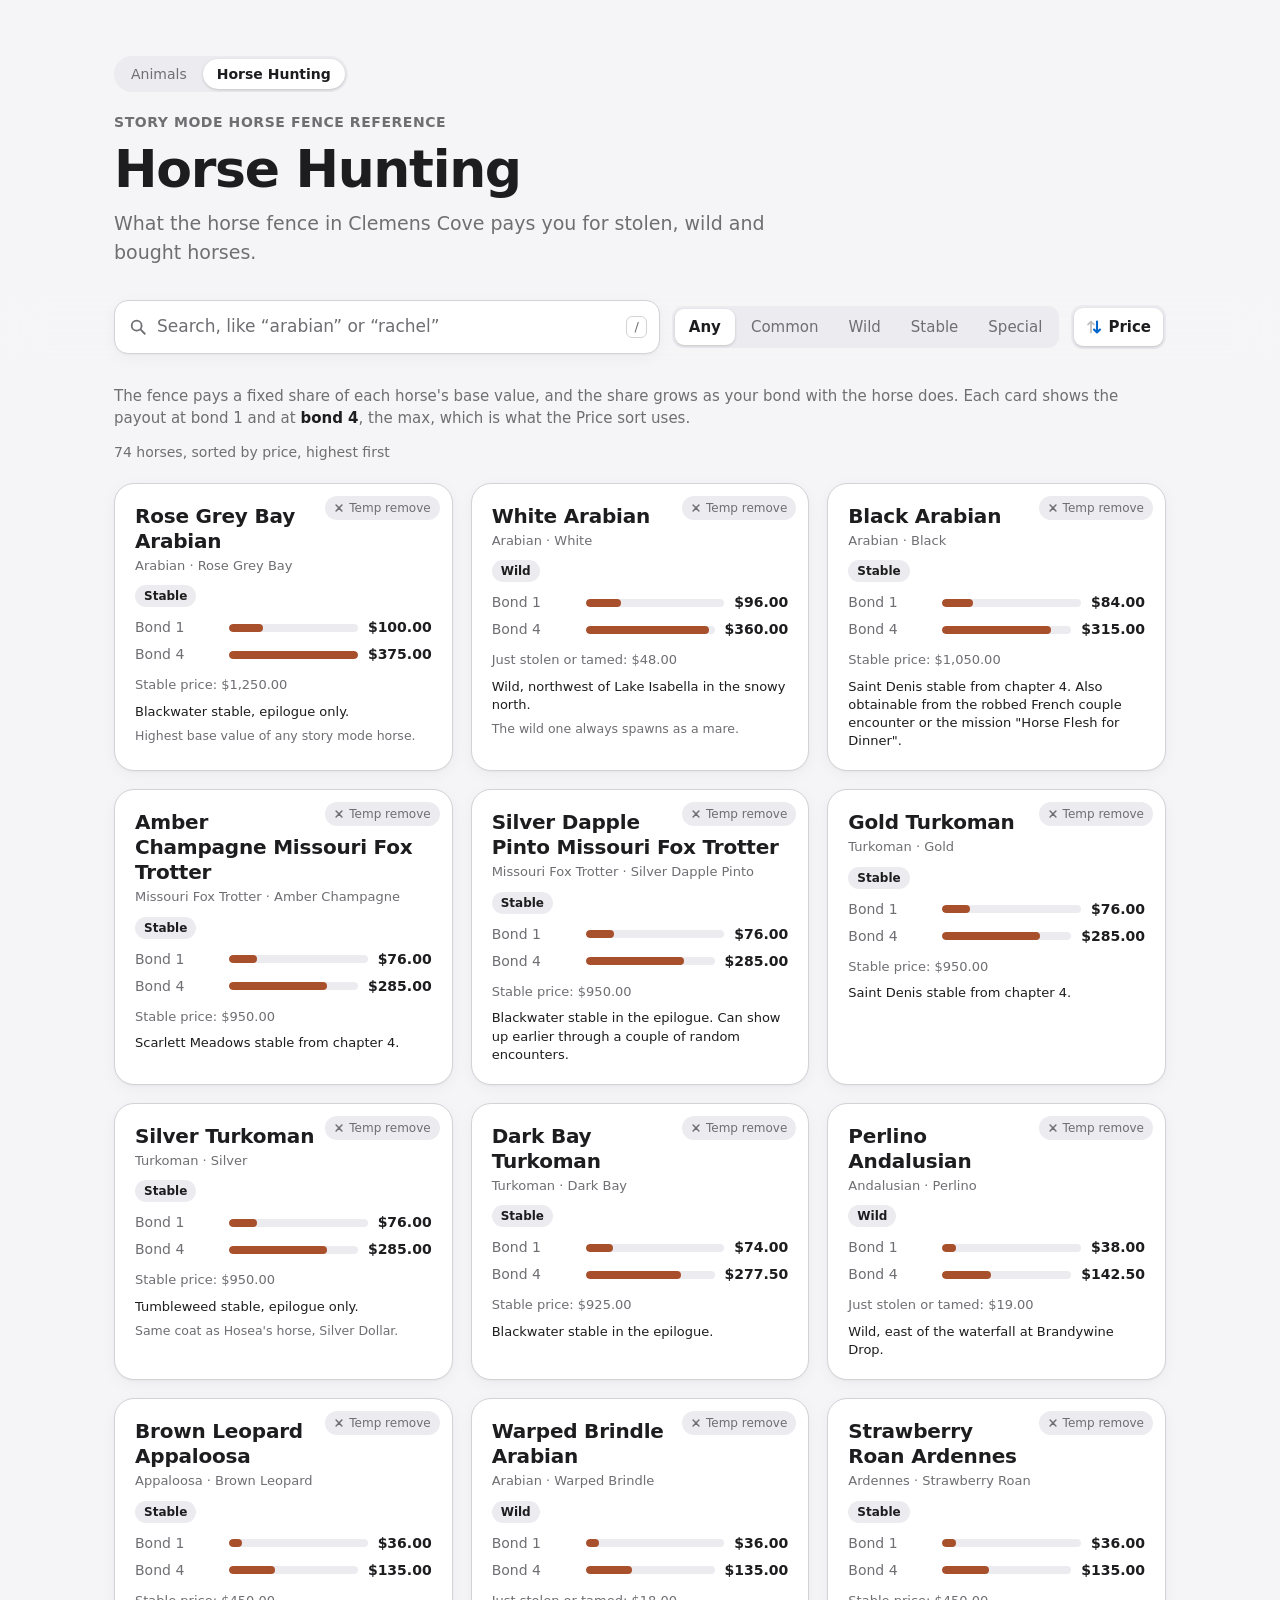
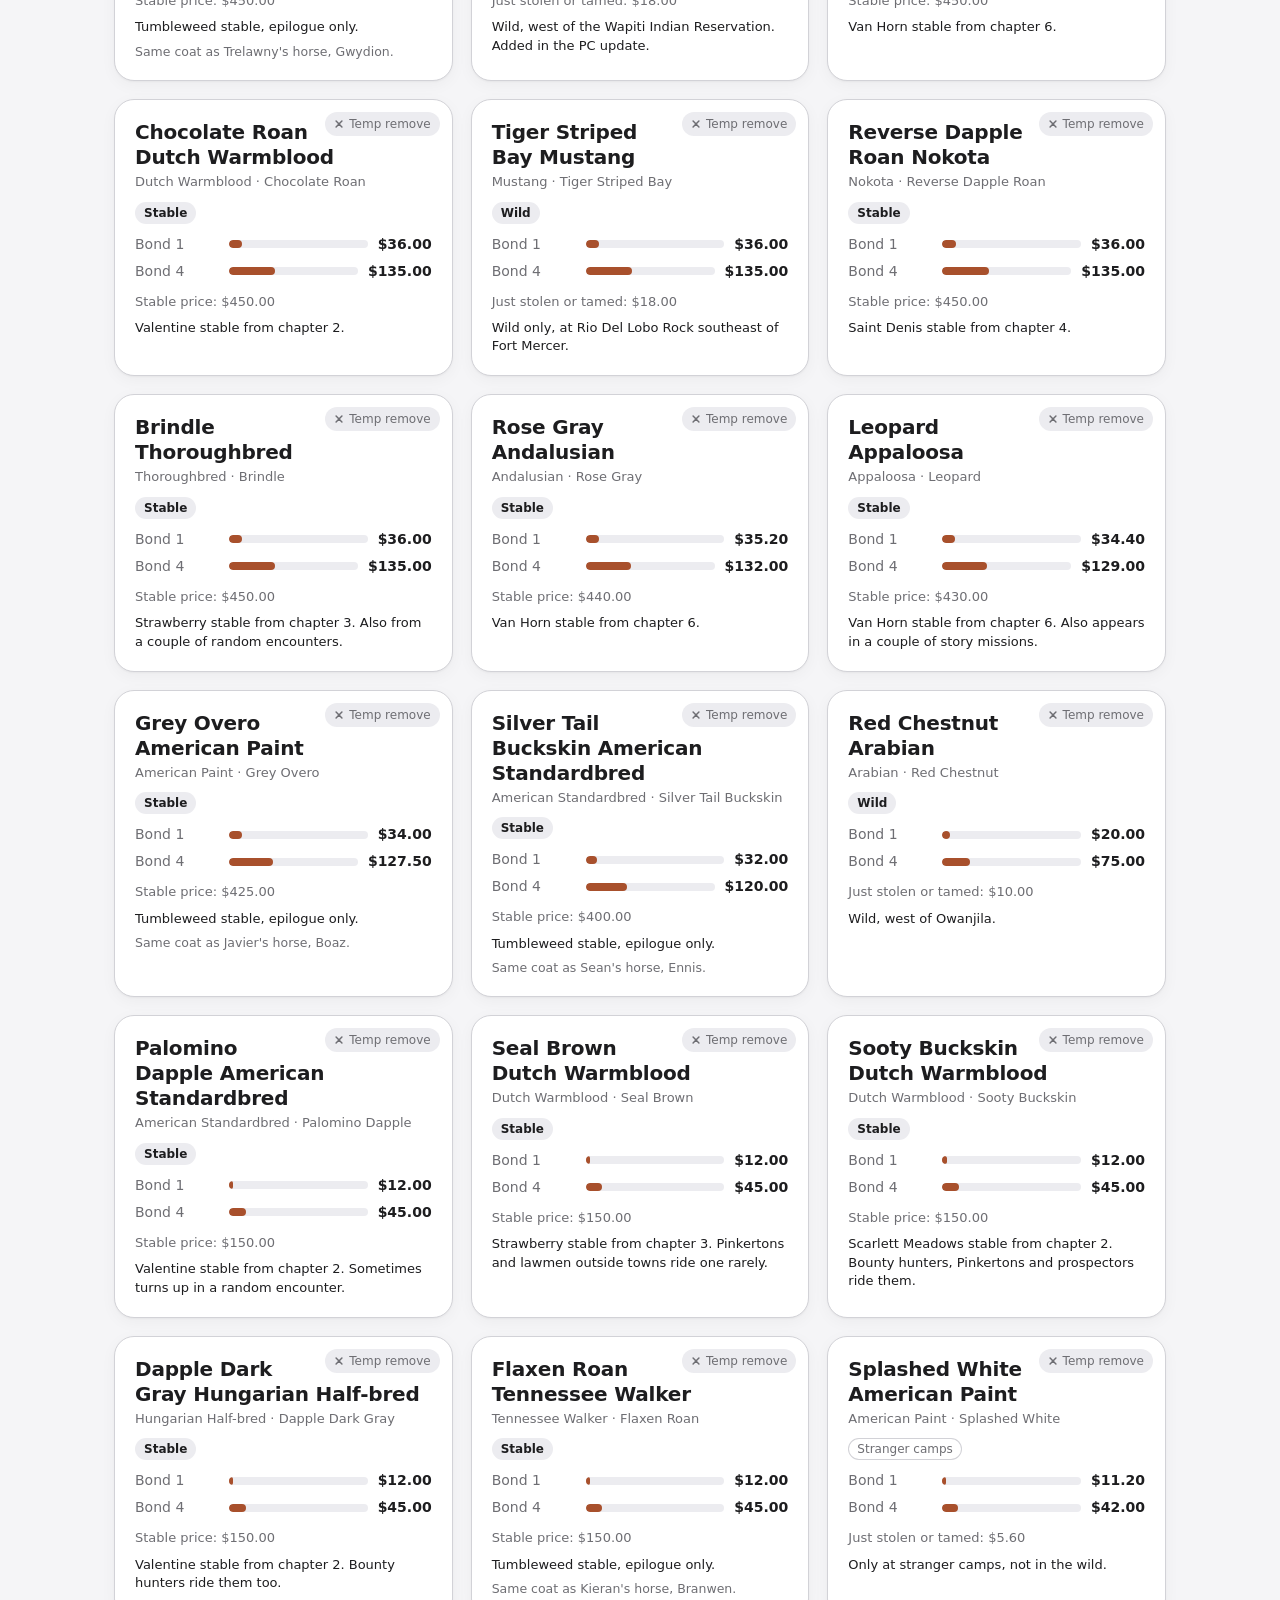
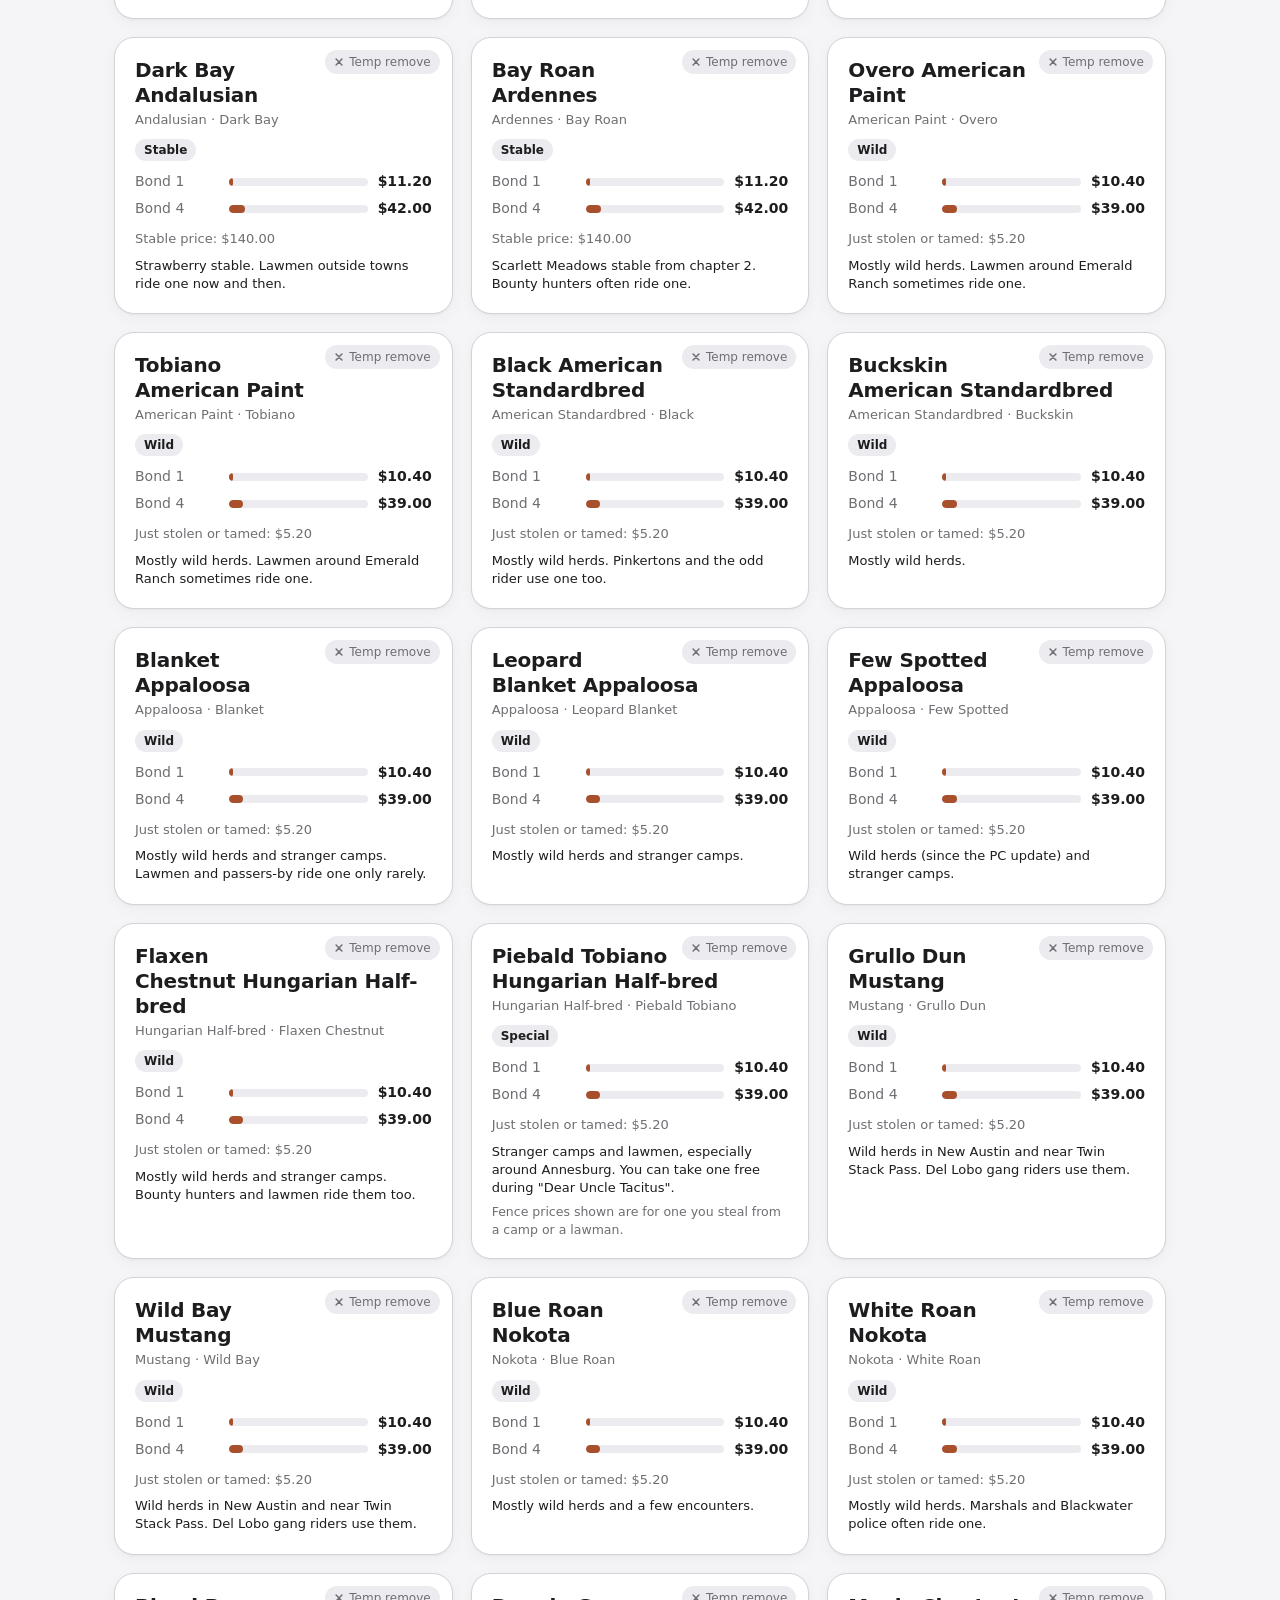
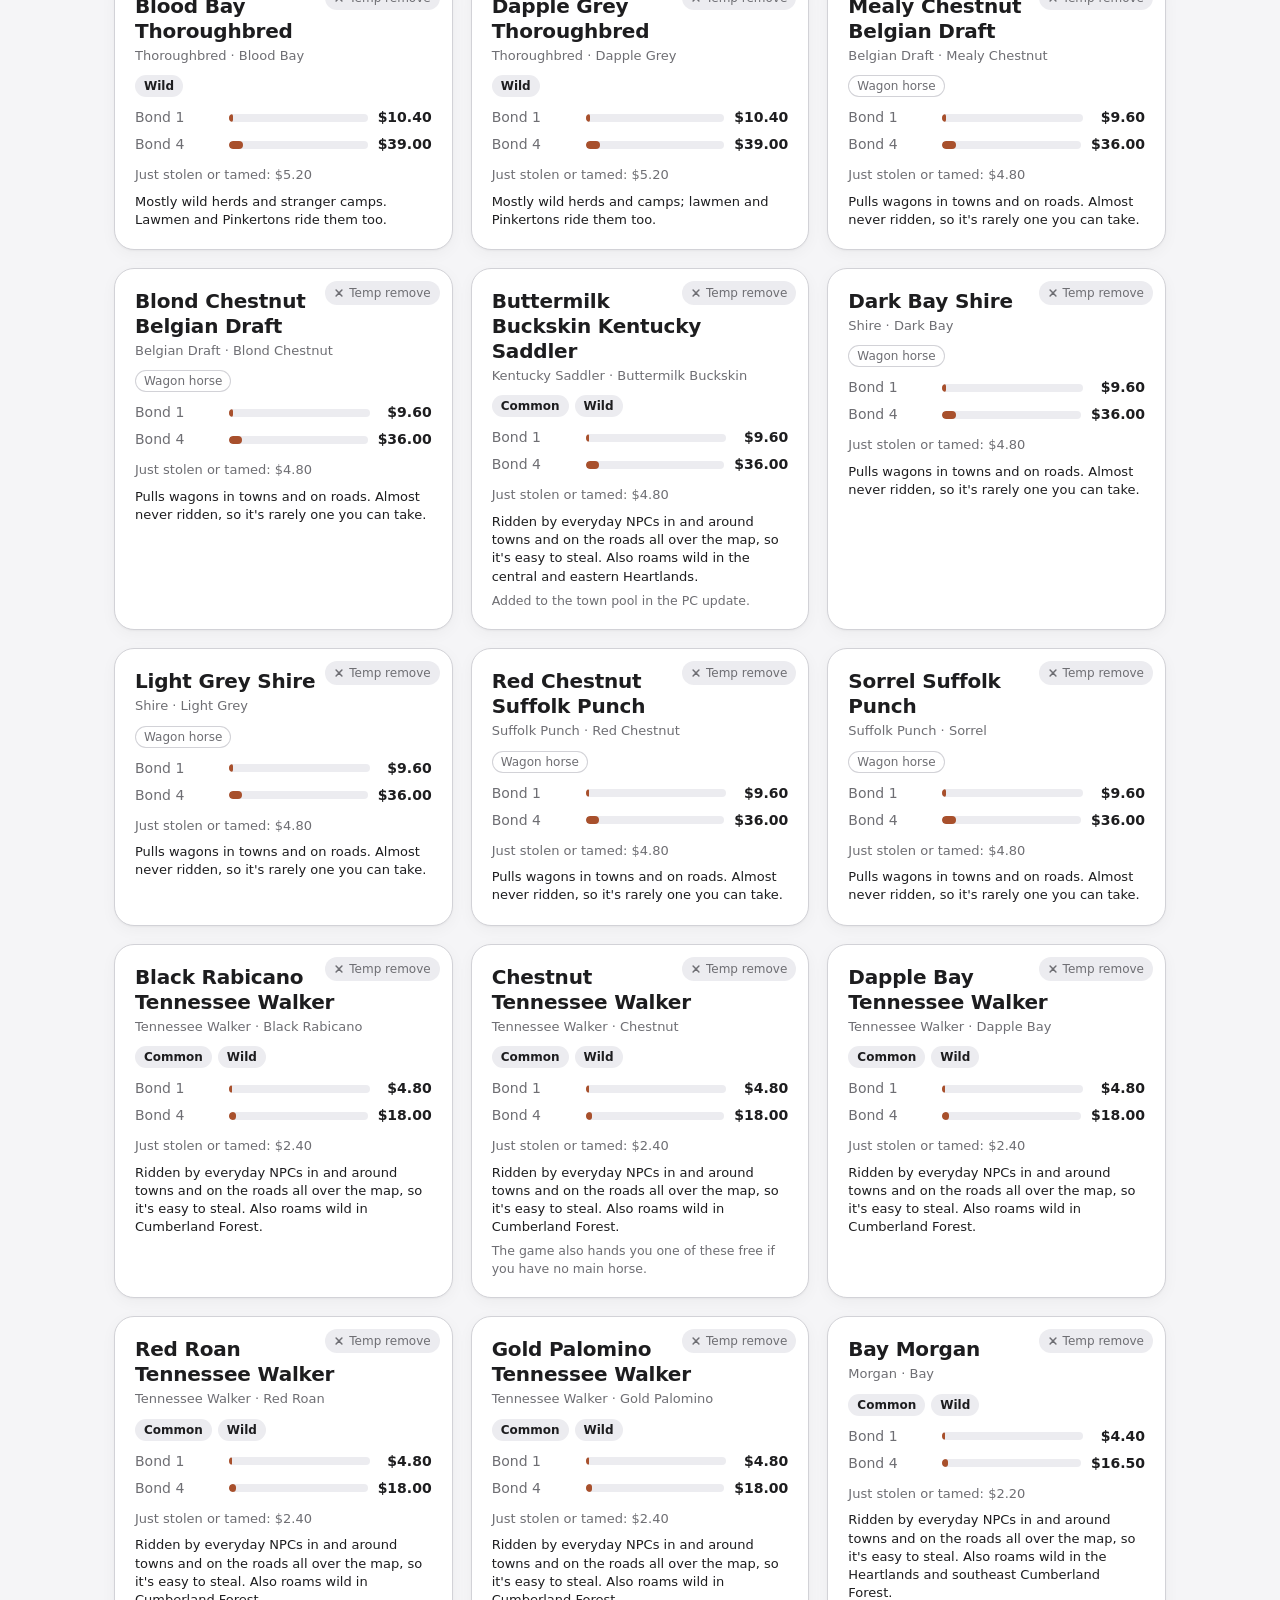
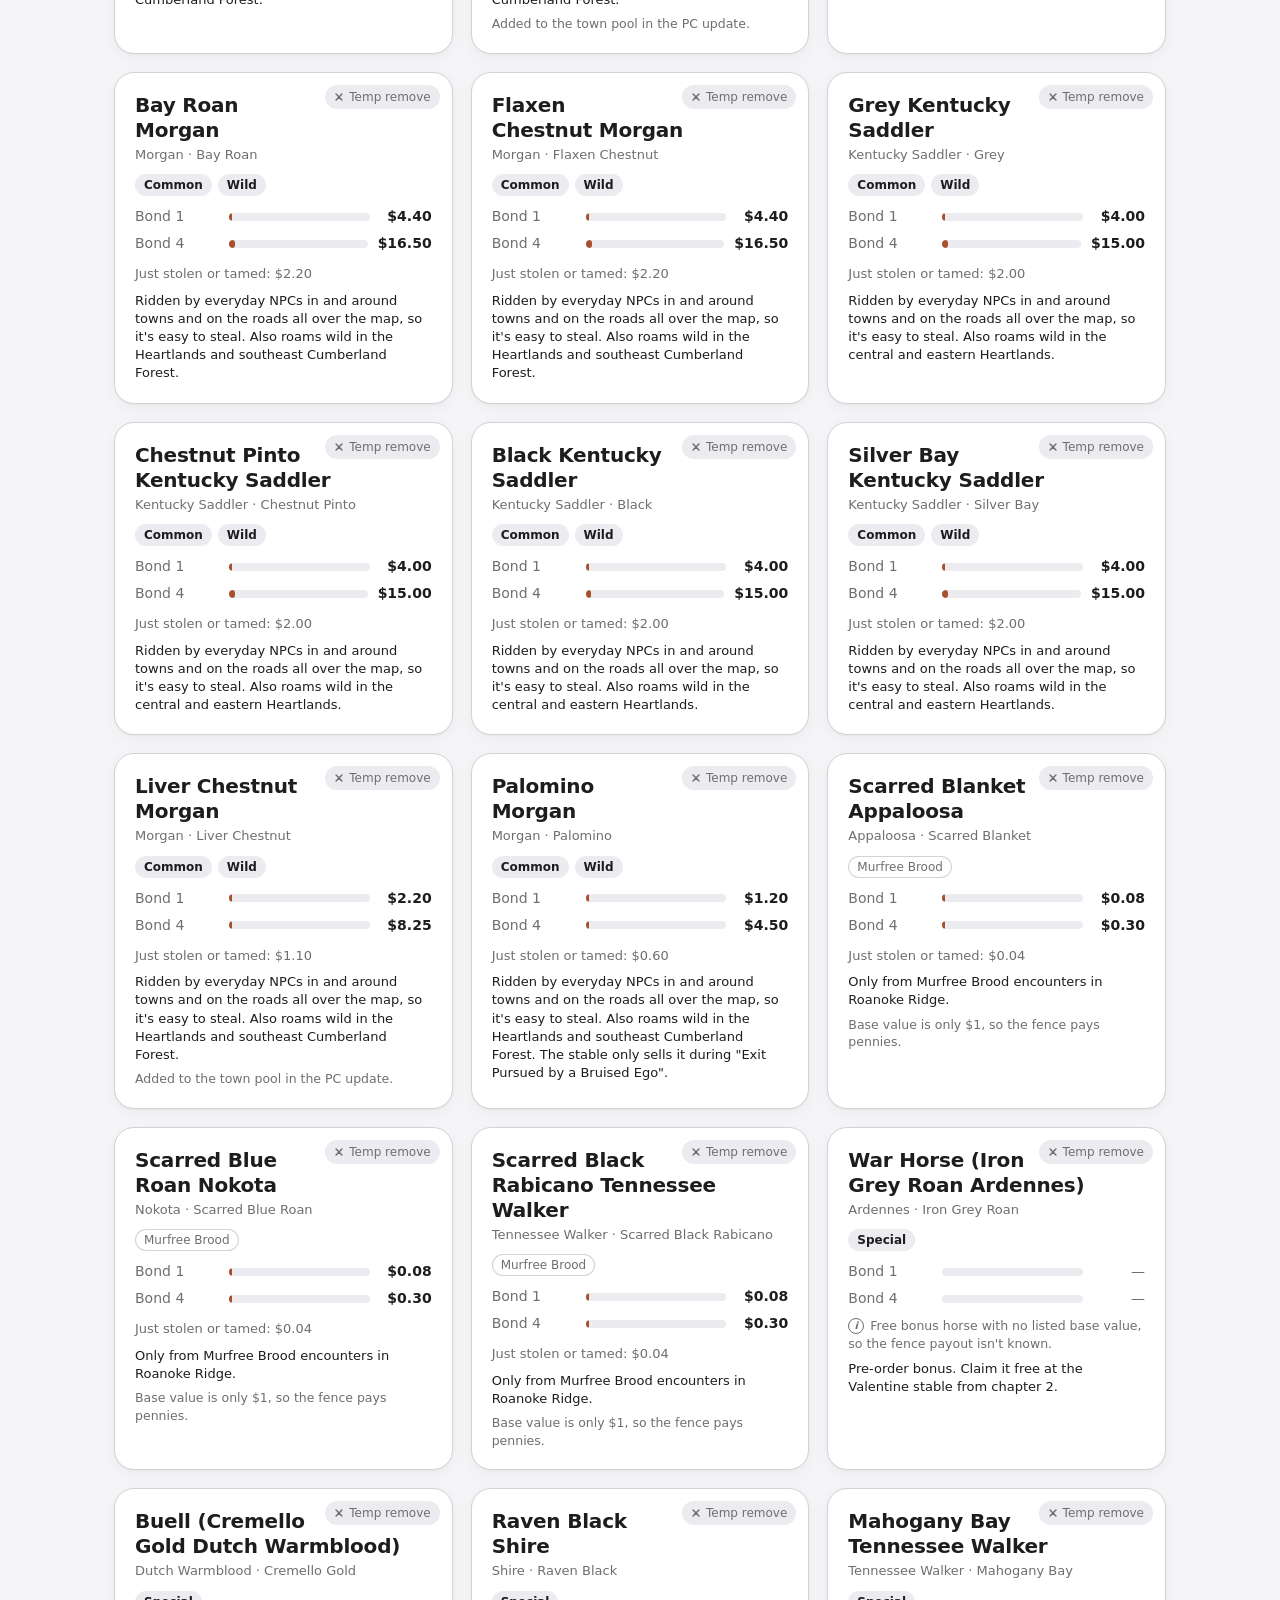
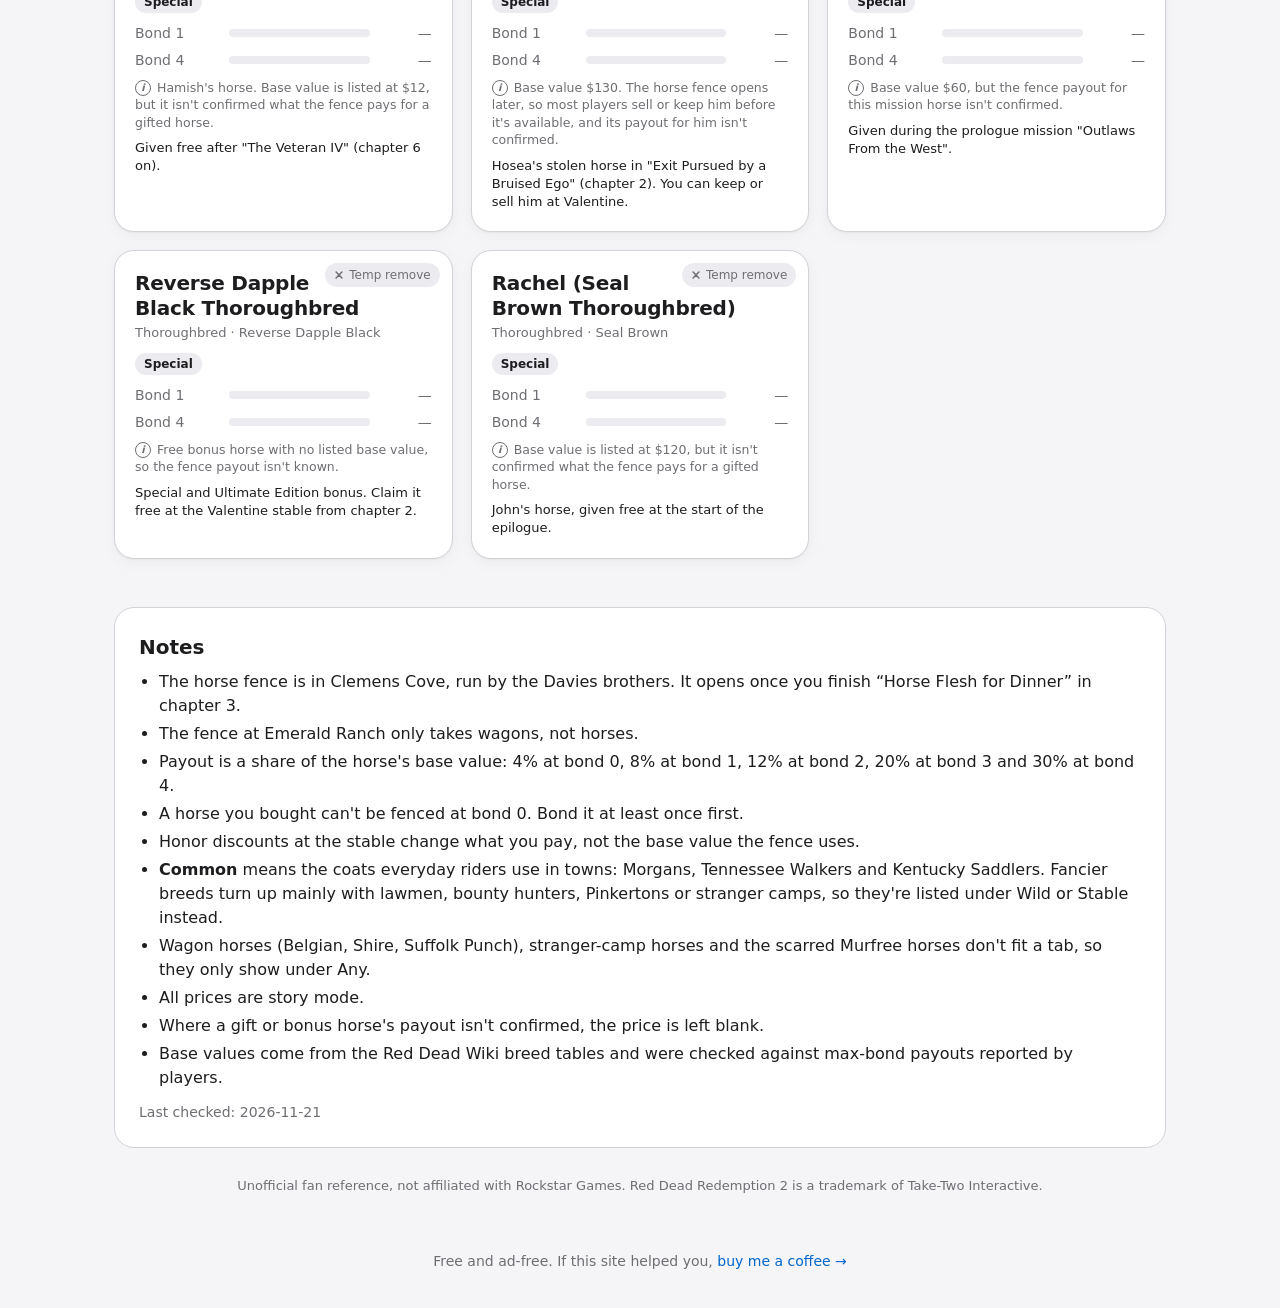
==== commit 38a05cf3: "Horse Hunting: Common tab now only town NPC horses (Morgan, Tennessee Walker, Kentucky Saddler)" ====
--- a/horses/index.html
+++ b/horses/index.html
@@ -84,6 +84,8 @@
       <li>Payout is a share of the horse's base value: 4% at bond 0, 8% at bond 1, 12% at bond 2, 20% at bond 3 and 30% at bond 4.</li>
       <li>A horse you bought can't be fenced at bond 0. Bond it at least once first.</li>
       <li>Honor discounts at the stable change what you pay, not the base value the fence uses.</li>
+      <li><strong>Common</strong> means the coats everyday riders use in towns: Morgans, Tennessee Walkers and Kentucky Saddlers. Fancier breeds turn up mainly with lawmen, bounty hunters, Pinkertons or stranger camps, so they're listed under Wild or Stable instead.</li>
+      <li>Wagon horses (Belgian, Shire, Suffolk Punch), stranger-camp horses and the scarred Murfree horses don't fit a tab, so they only show under Any.</li>
       <li>All prices are story mode.</li>
       <li>Where a gift or bonus horse's payout isn't confirmed, the price is left blank.</li>
       <li>Base values come from the Red Dead Wiki breed tables and were checked against max-bond payouts reported by players.</li>
--- a/horses/horses.css
+++ b/horses/horses.css
@@ -7,6 +7,7 @@
 }
 .cat-pills{display:flex;flex-wrap:wrap;gap:6px;margin:10px 0 4px;padding:0;list-style:none}
 .cat-pills li{padding:2px 9px;border-radius:999px;background:var(--track);font-size:12px;font-weight:600}
+.cat-pills li.tag{background:transparent;box-shadow:inset 0 0 0 1px var(--line);color:var(--muted);font-weight:500}
 .hcard{min-width:0}
 .hcard .bars{margin-top:10px}
 .hcard .bars li{grid-template-columns:84px 1fr auto}
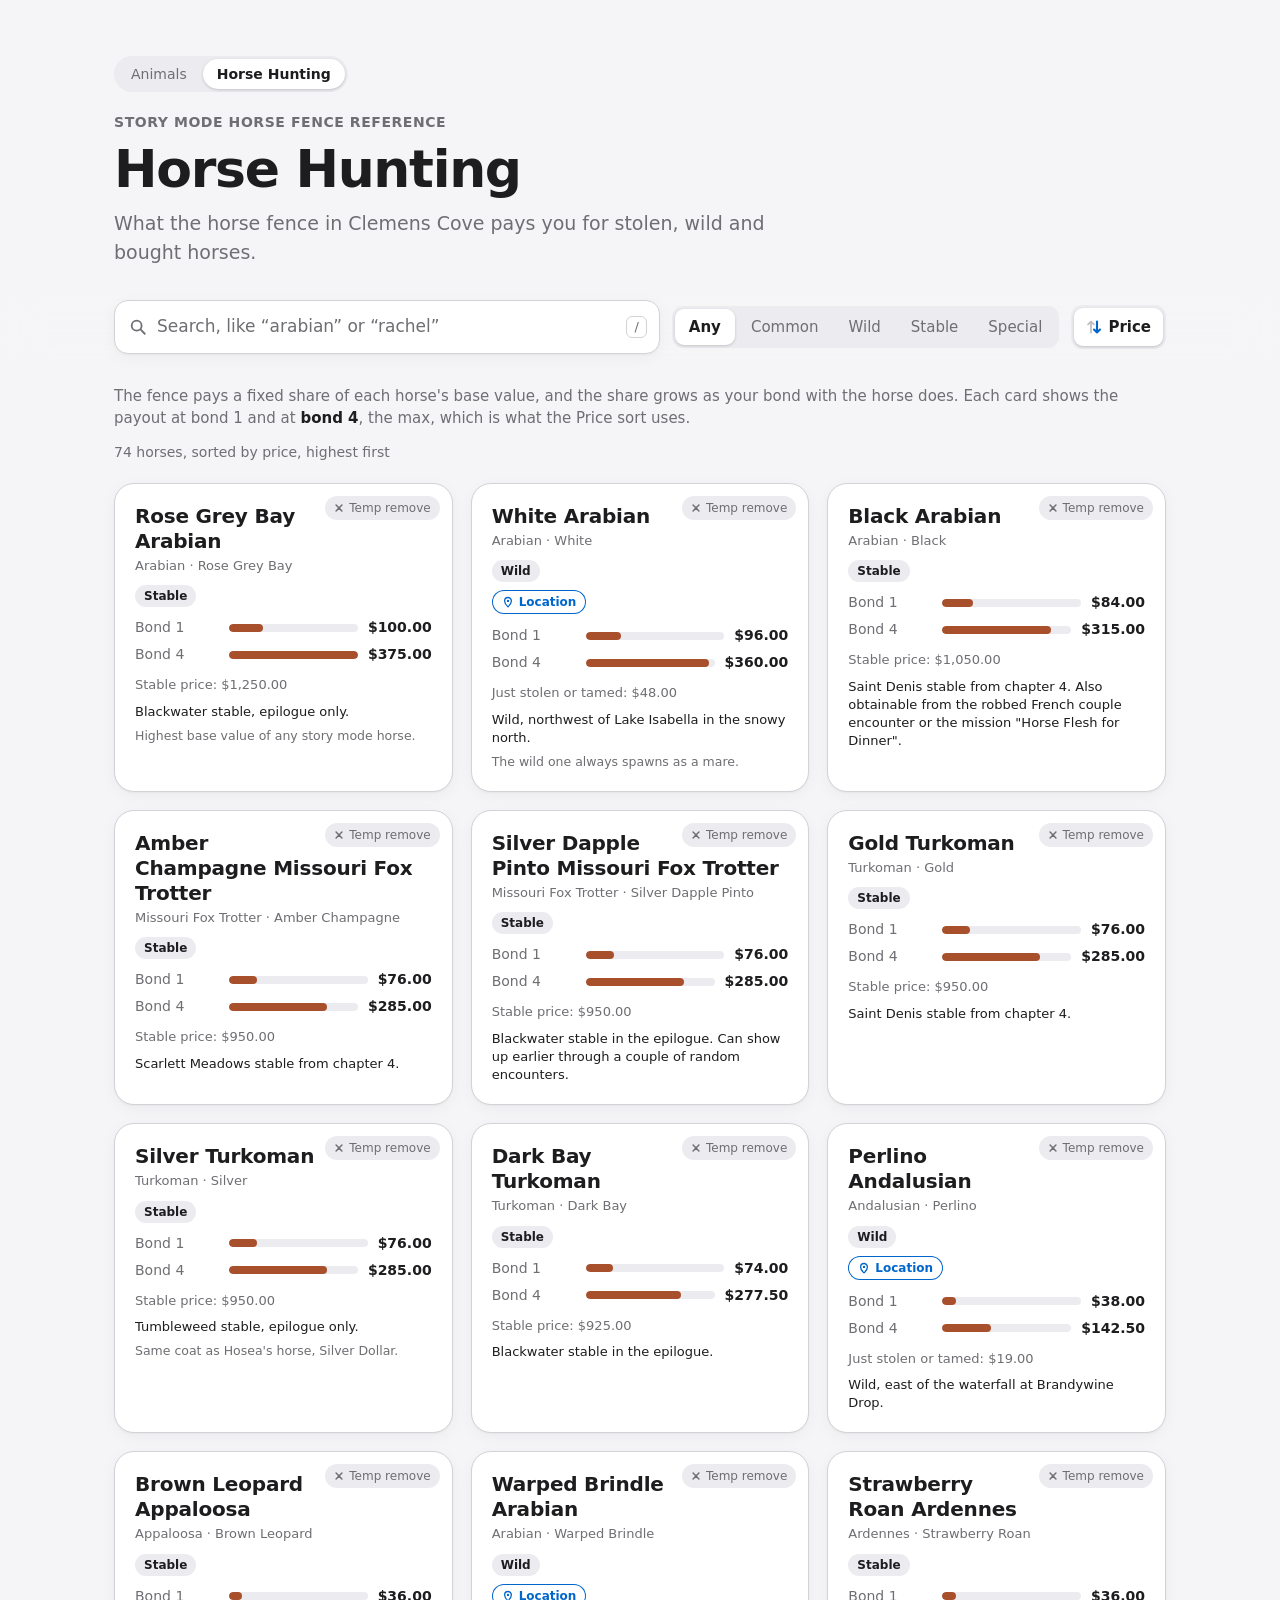
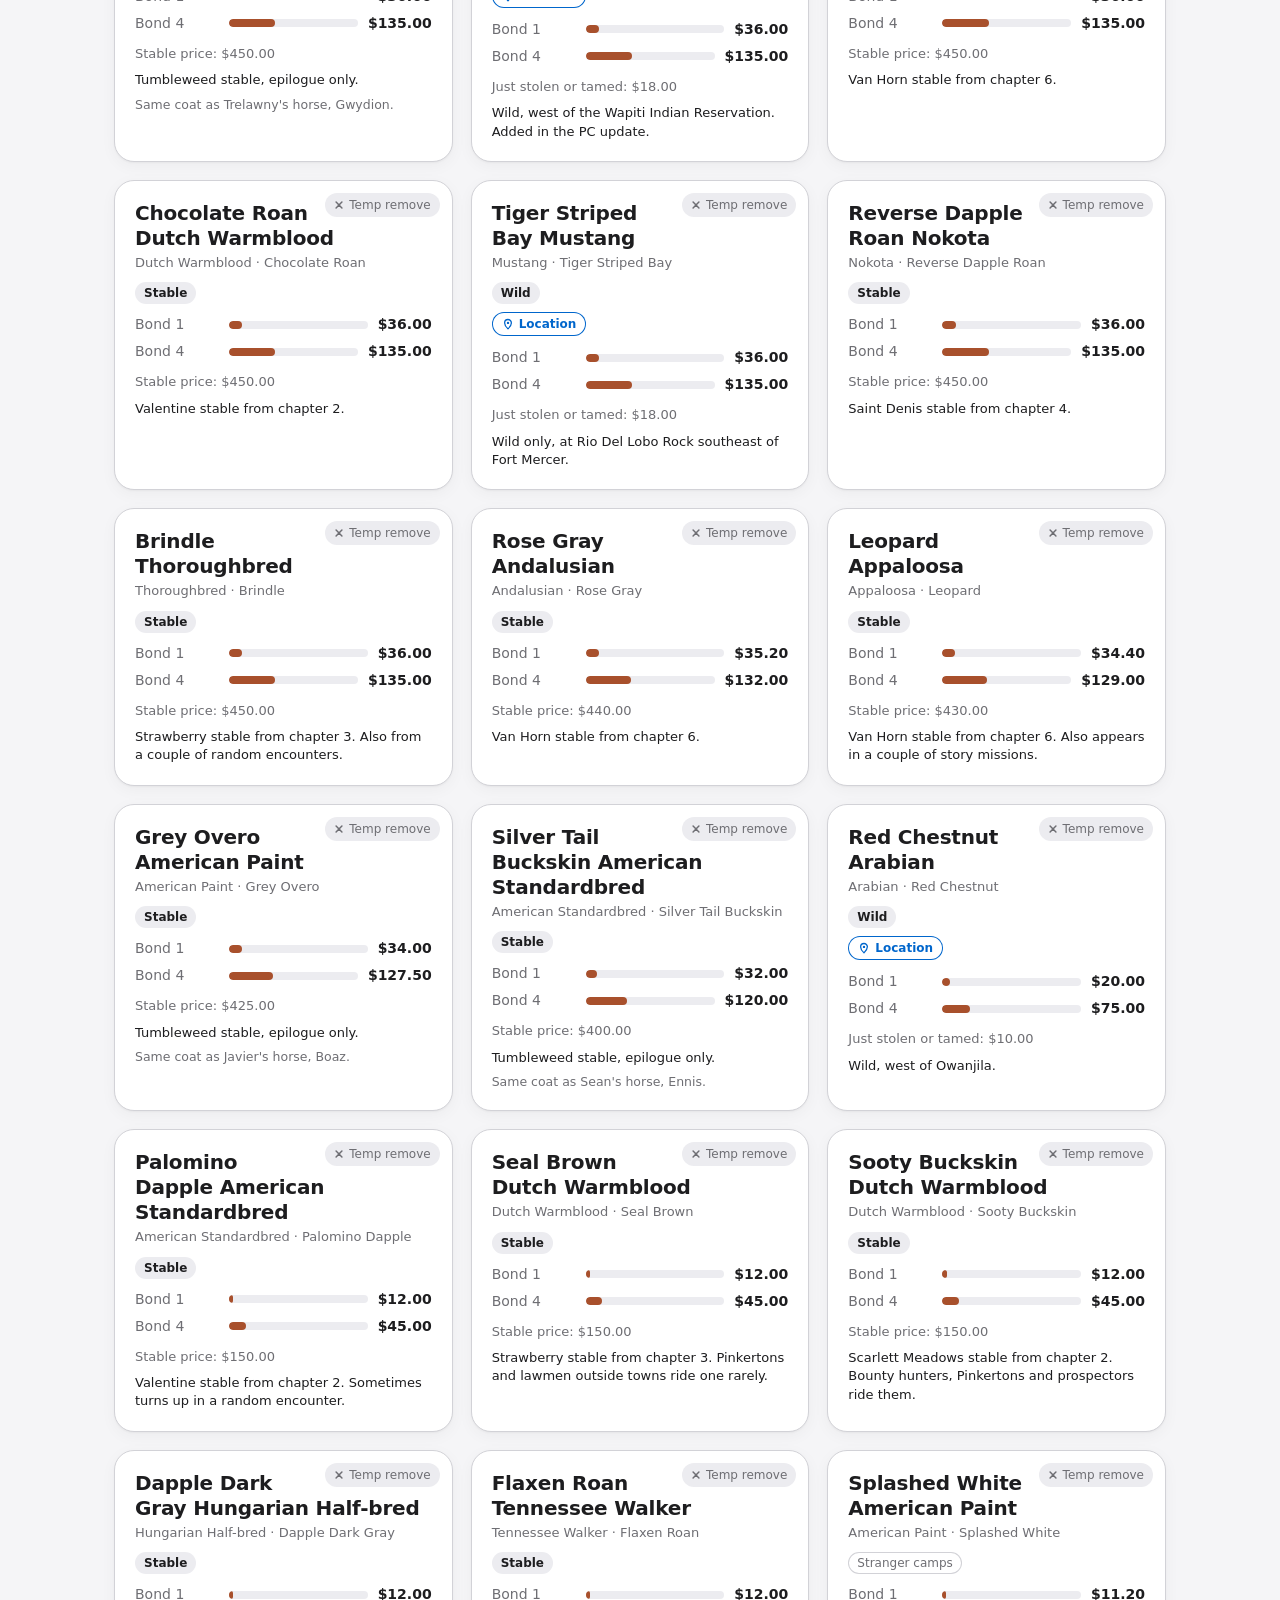
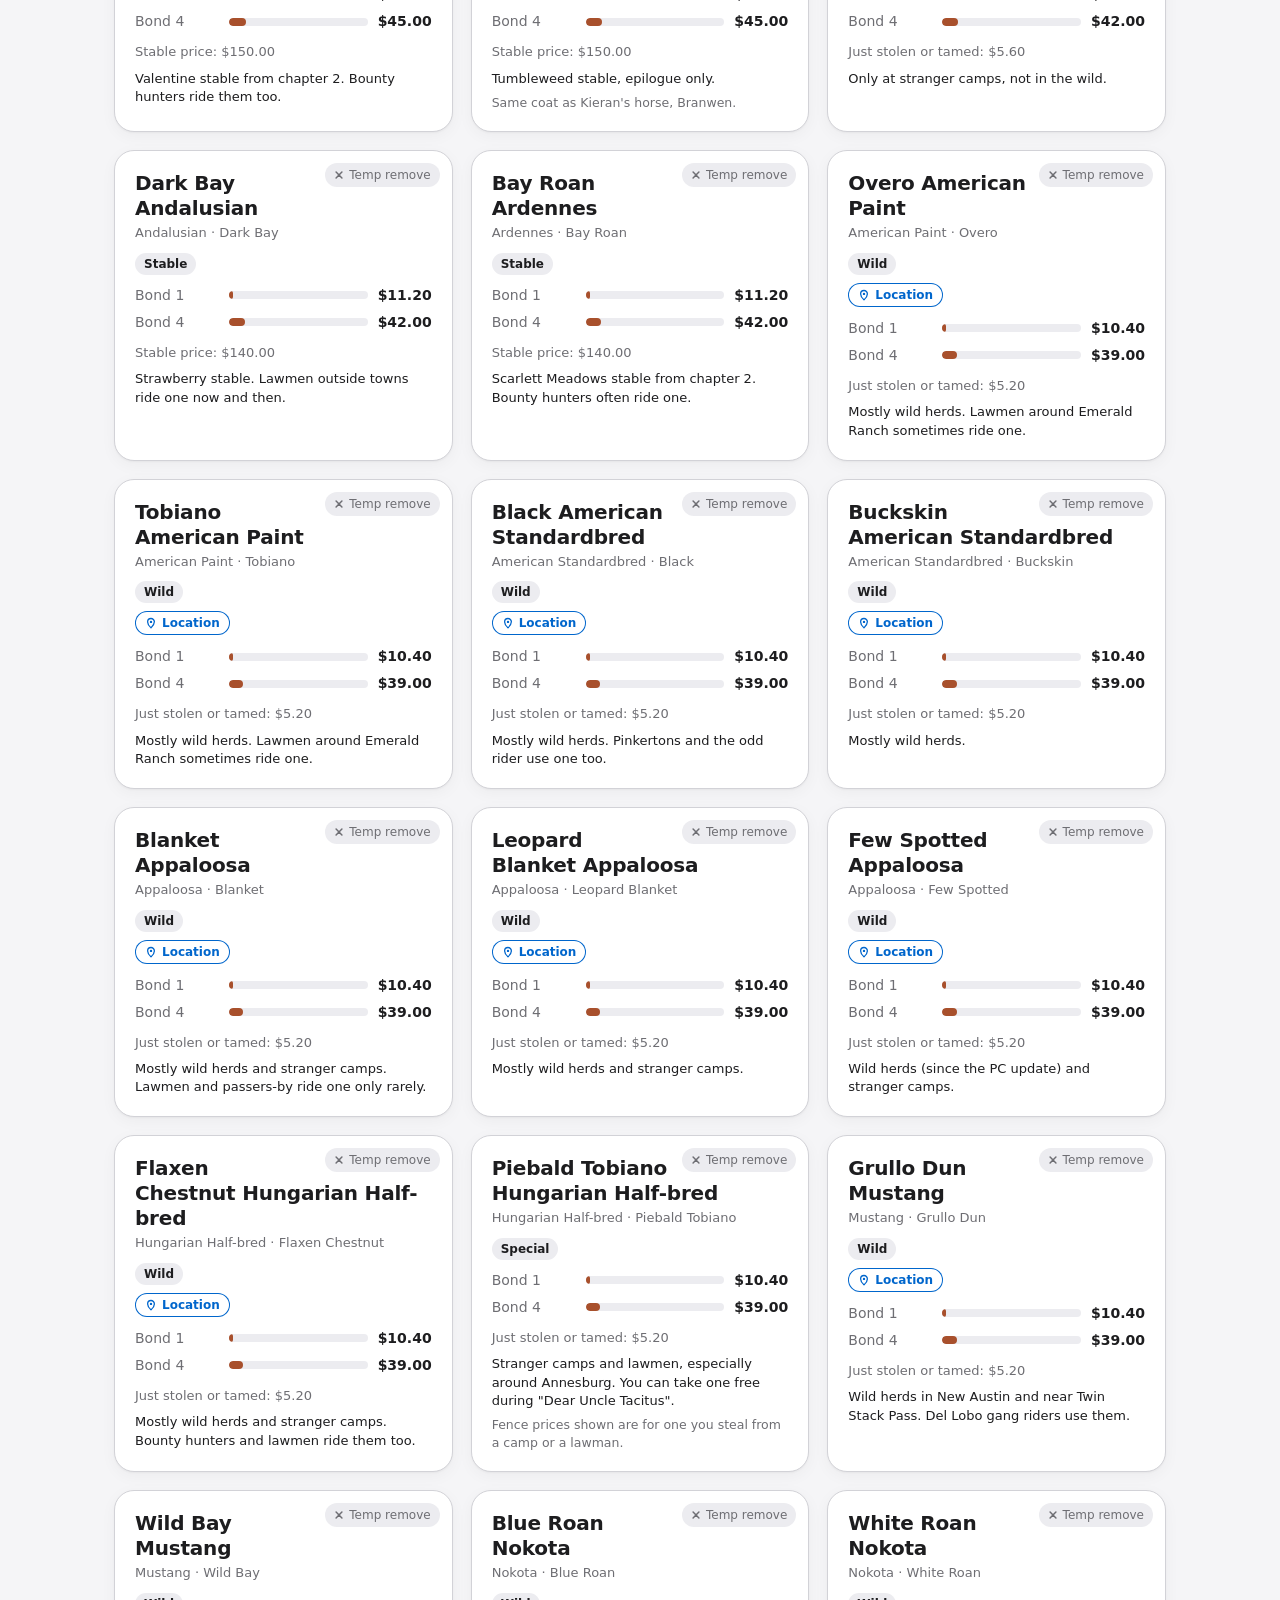
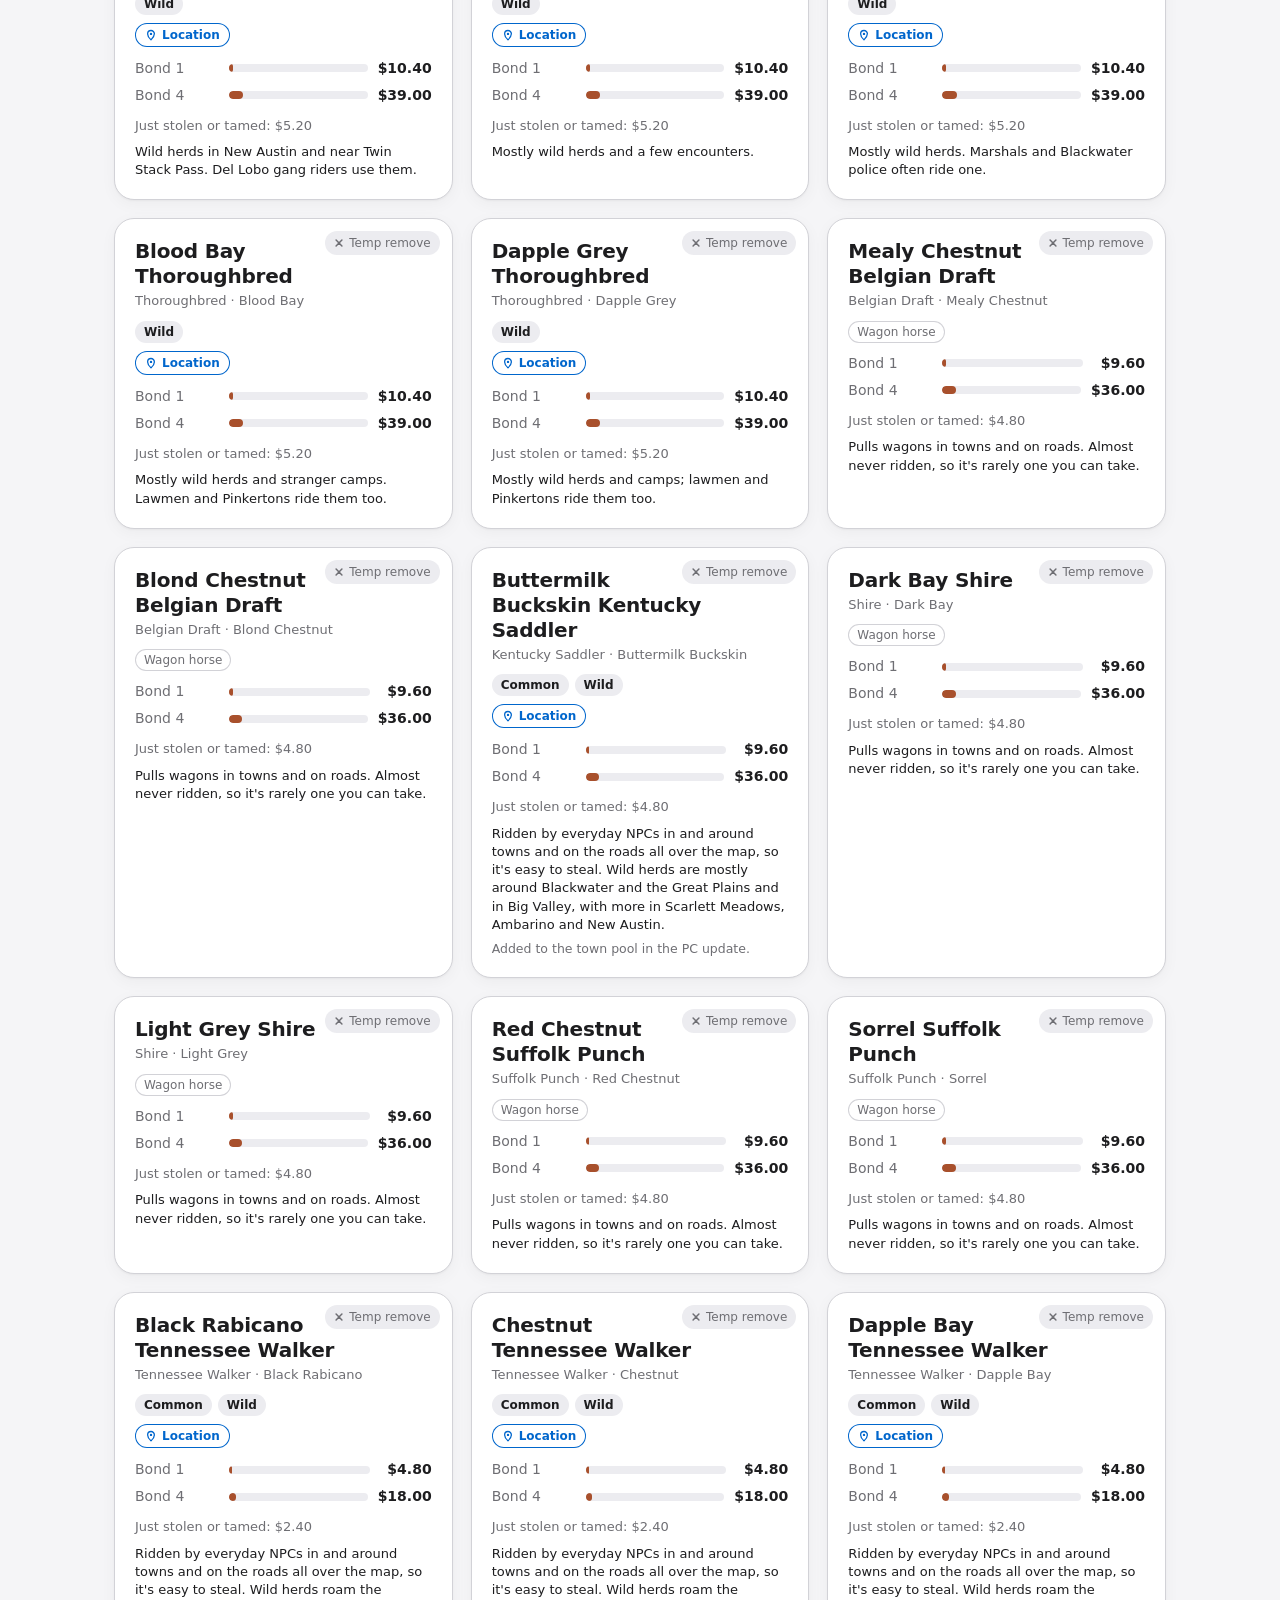
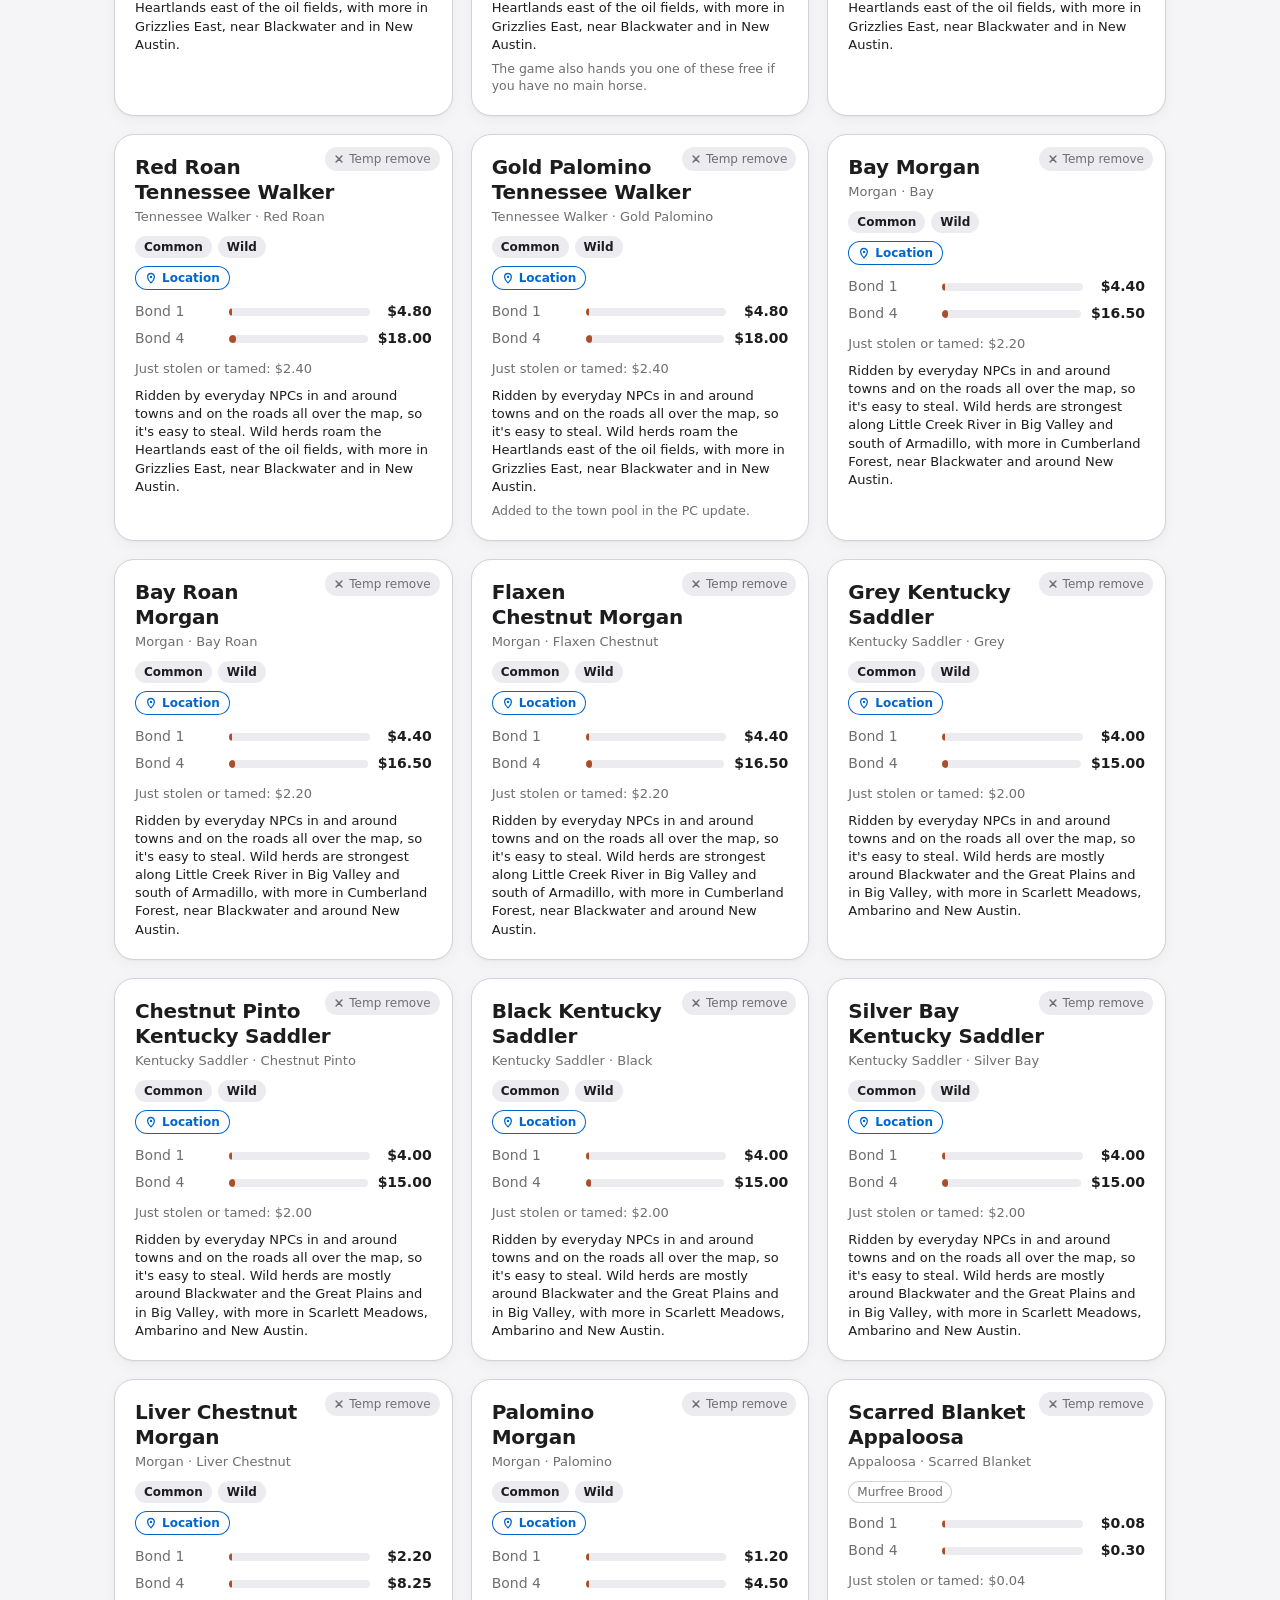
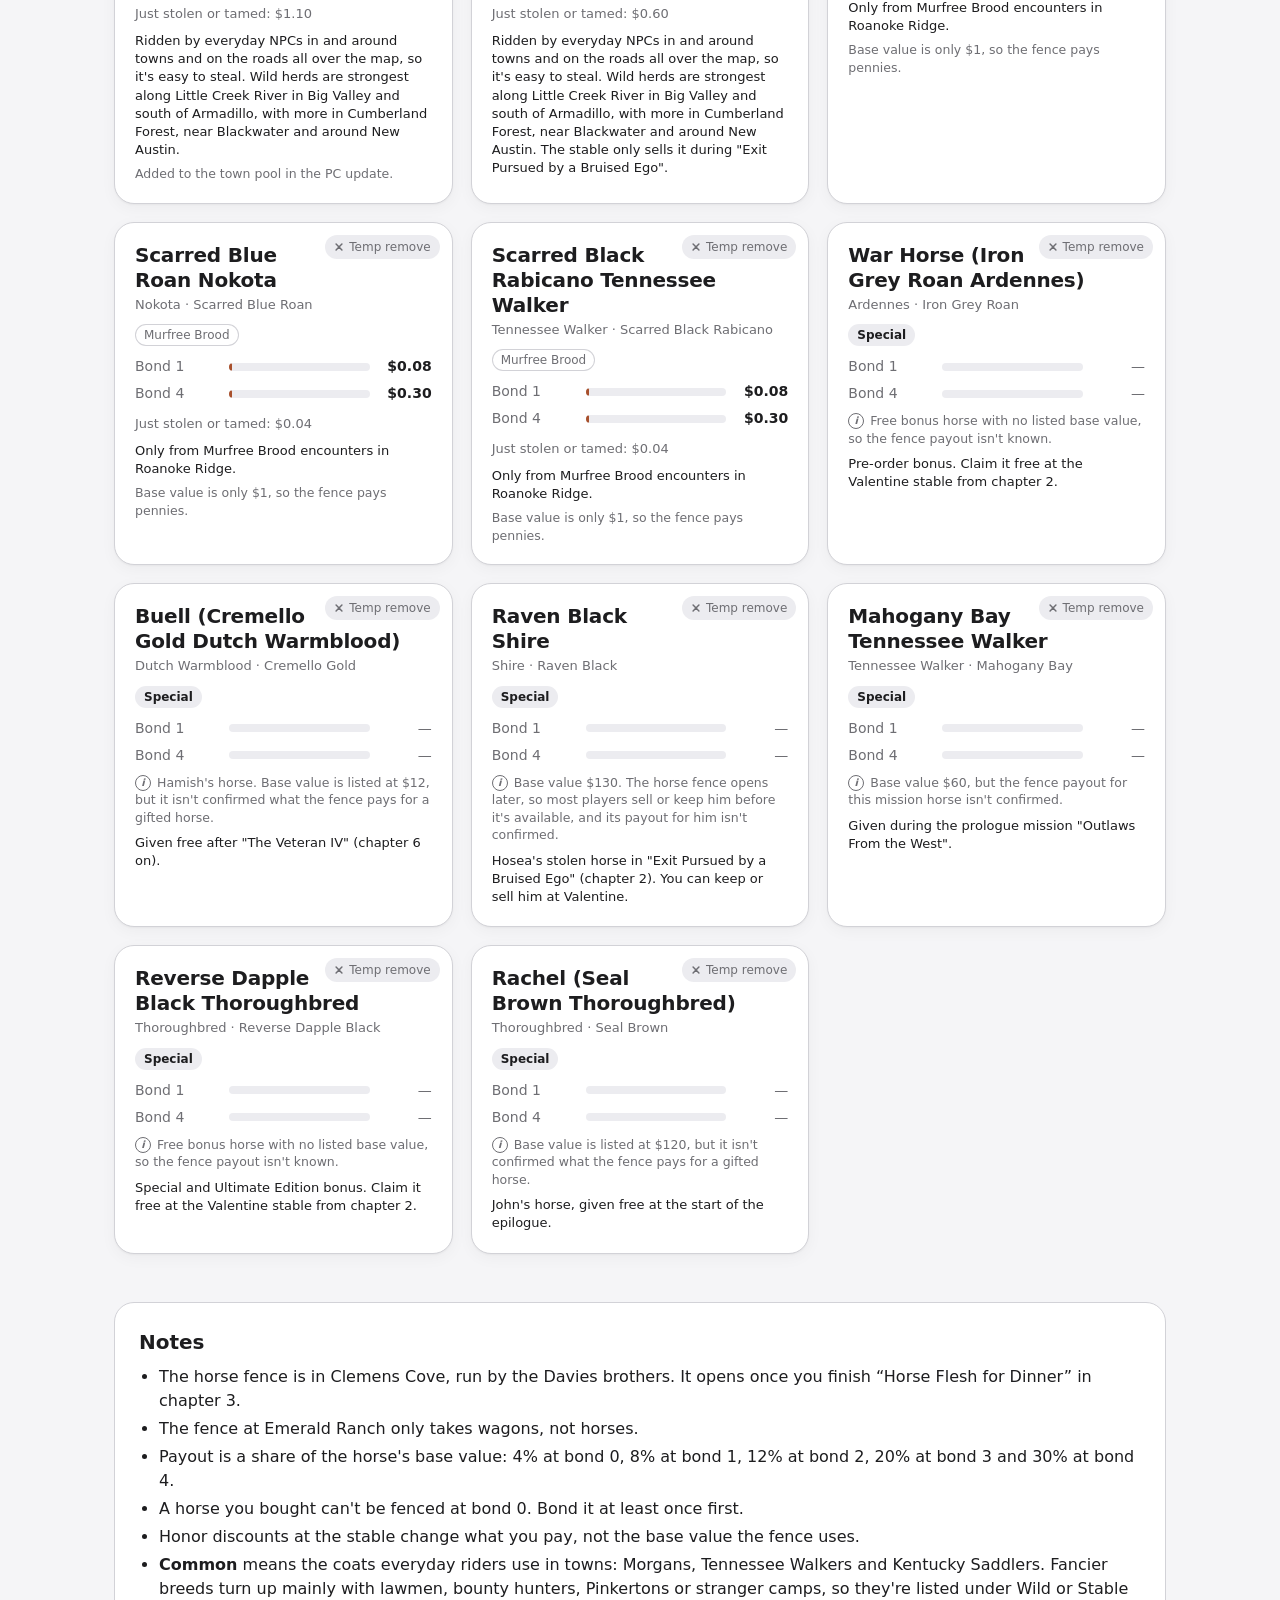
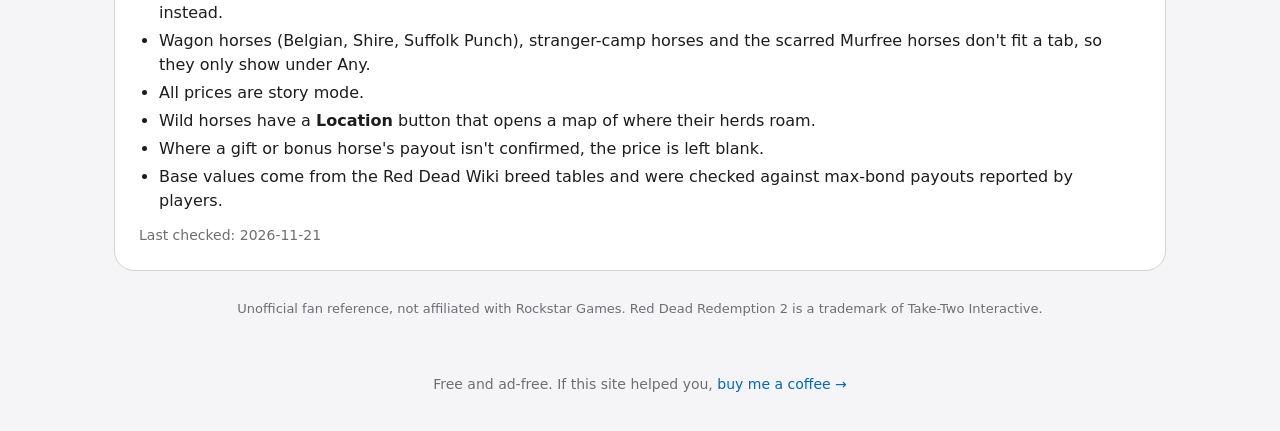
==== commit c86e75cb: "Add Wild Horse Map: official RDR2 map with 50% red herd areas, Location button on wild horse cards, " ====
--- a/horses/index.html
+++ b/horses/index.html
@@ -87,6 +87,7 @@
       <li><strong>Common</strong> means the coats everyday riders use in towns: Morgans, Tennessee Walkers and Kentucky Saddlers. Fancier breeds turn up mainly with lawmen, bounty hunters, Pinkertons or stranger camps, so they're listed under Wild or Stable instead.</li>
       <li>Wagon horses (Belgian, Shire, Suffolk Punch), stranger-camp horses and the scarred Murfree horses don't fit a tab, so they only show under Any.</li>
       <li>All prices are story mode.</li>
+      <li>Wild horses have a <strong>Location</strong> button that opens a map of where their herds roam.</li>
       <li>Where a gift or bonus horse's payout isn't confirmed, the price is left blank.</li>
       <li>Base values come from the Red Dead Wiki breed tables and were checked against max-bond payouts reported by players.</li>
     </ul>
--- a/horses/horses.css
+++ b/horses/horses.css
@@ -9,6 +9,10 @@
 .cat-pills li{padding:2px 9px;border-radius:999px;background:var(--track);font-size:12px;font-weight:600}
 .cat-pills li.tag{background:transparent;box-shadow:inset 0 0 0 1px var(--line);color:var(--muted);font-weight:500}
 .hcard{min-width:0}
+.locrow{margin:8px 0 0}
+.locbtn{display:inline-flex;align-items:center;gap:5px;height:24px;padding:0 10px;border-radius:999px;box-shadow:inset 0 0 0 1px var(--accent);color:var(--accent);font-size:12px;font-weight:600;line-height:1;text-decoration:none;white-space:nowrap;-webkit-tap-highlight-color:transparent;transition:background .15s}
+.locbtn:hover{background:var(--hl)}
+.locbtn:focus-visible{outline:3px solid var(--accent);outline-offset:2px;border-radius:999px}
 .hcard .bars{margin-top:10px}
 .hcard .bars li{grid-template-columns:84px 1fr auto}
 .hcard .prices{margin:10px 0 0;font-size:13px;color:var(--muted)}
